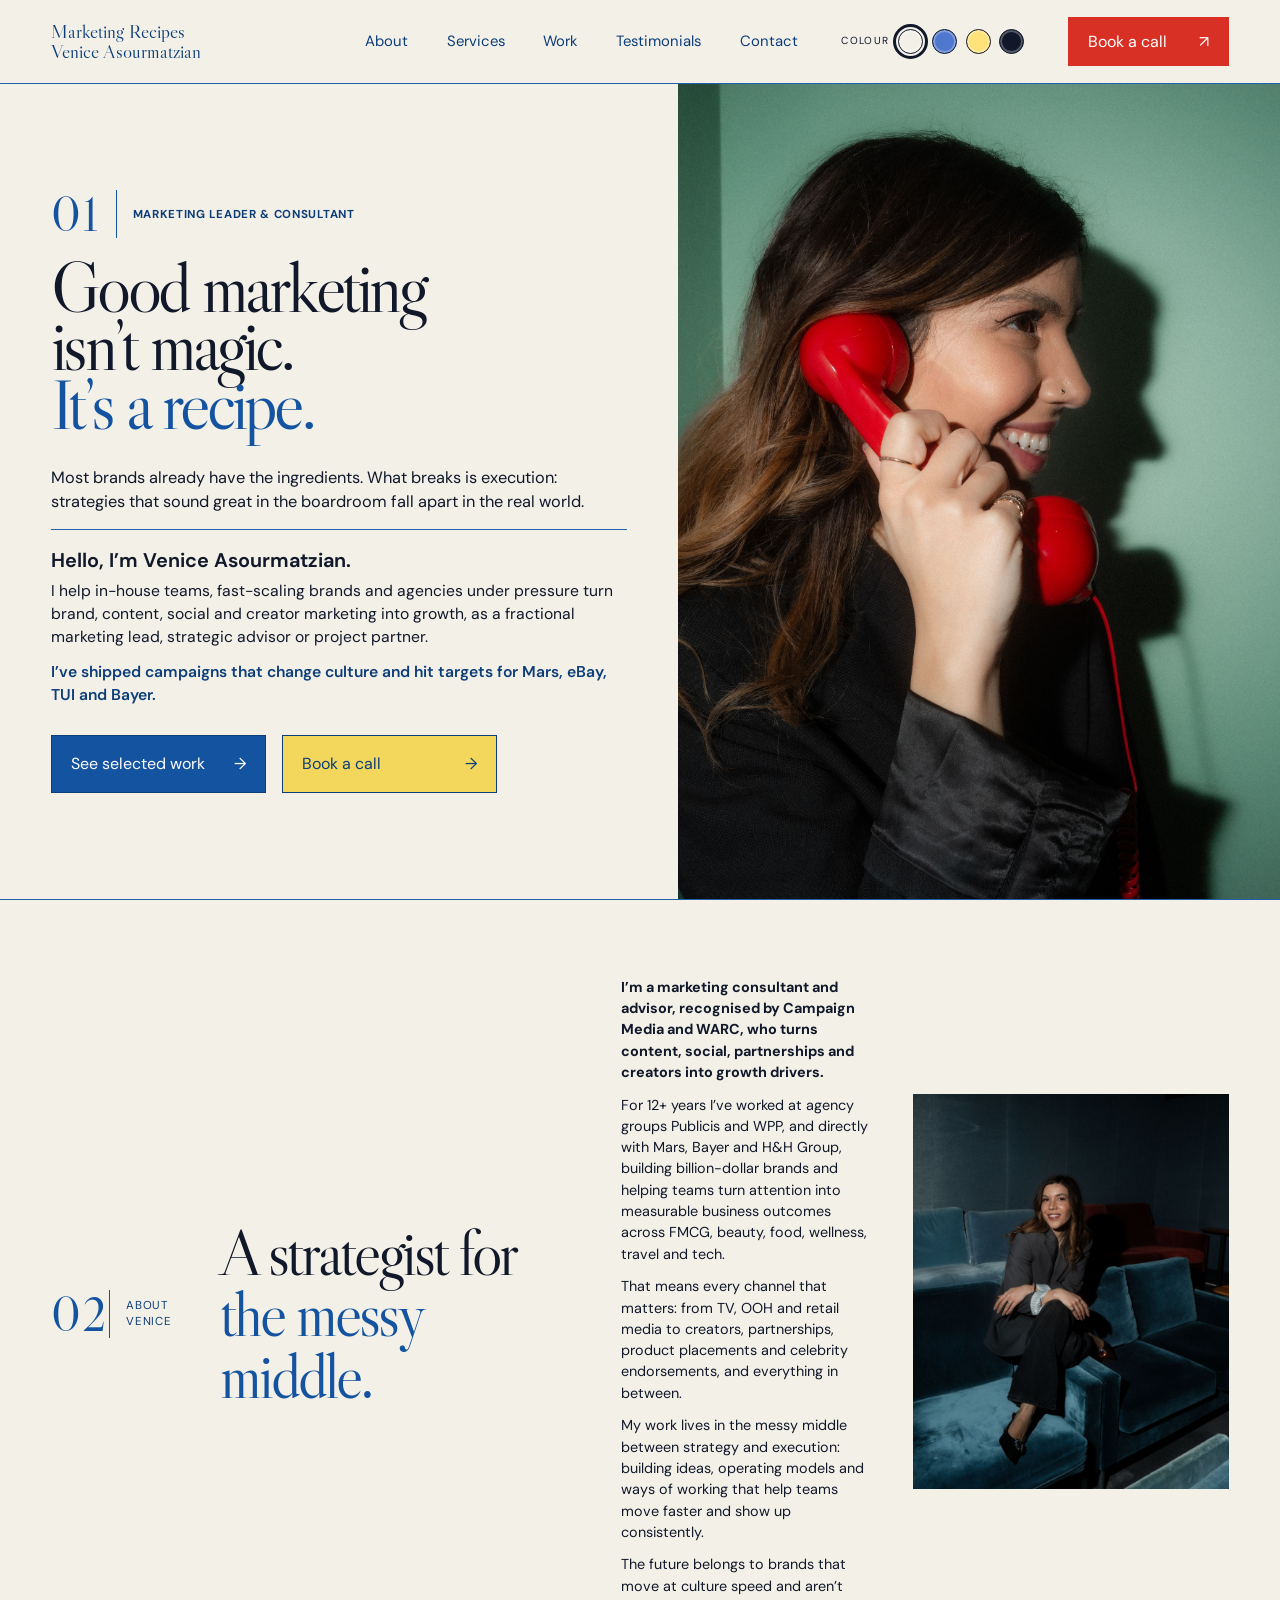
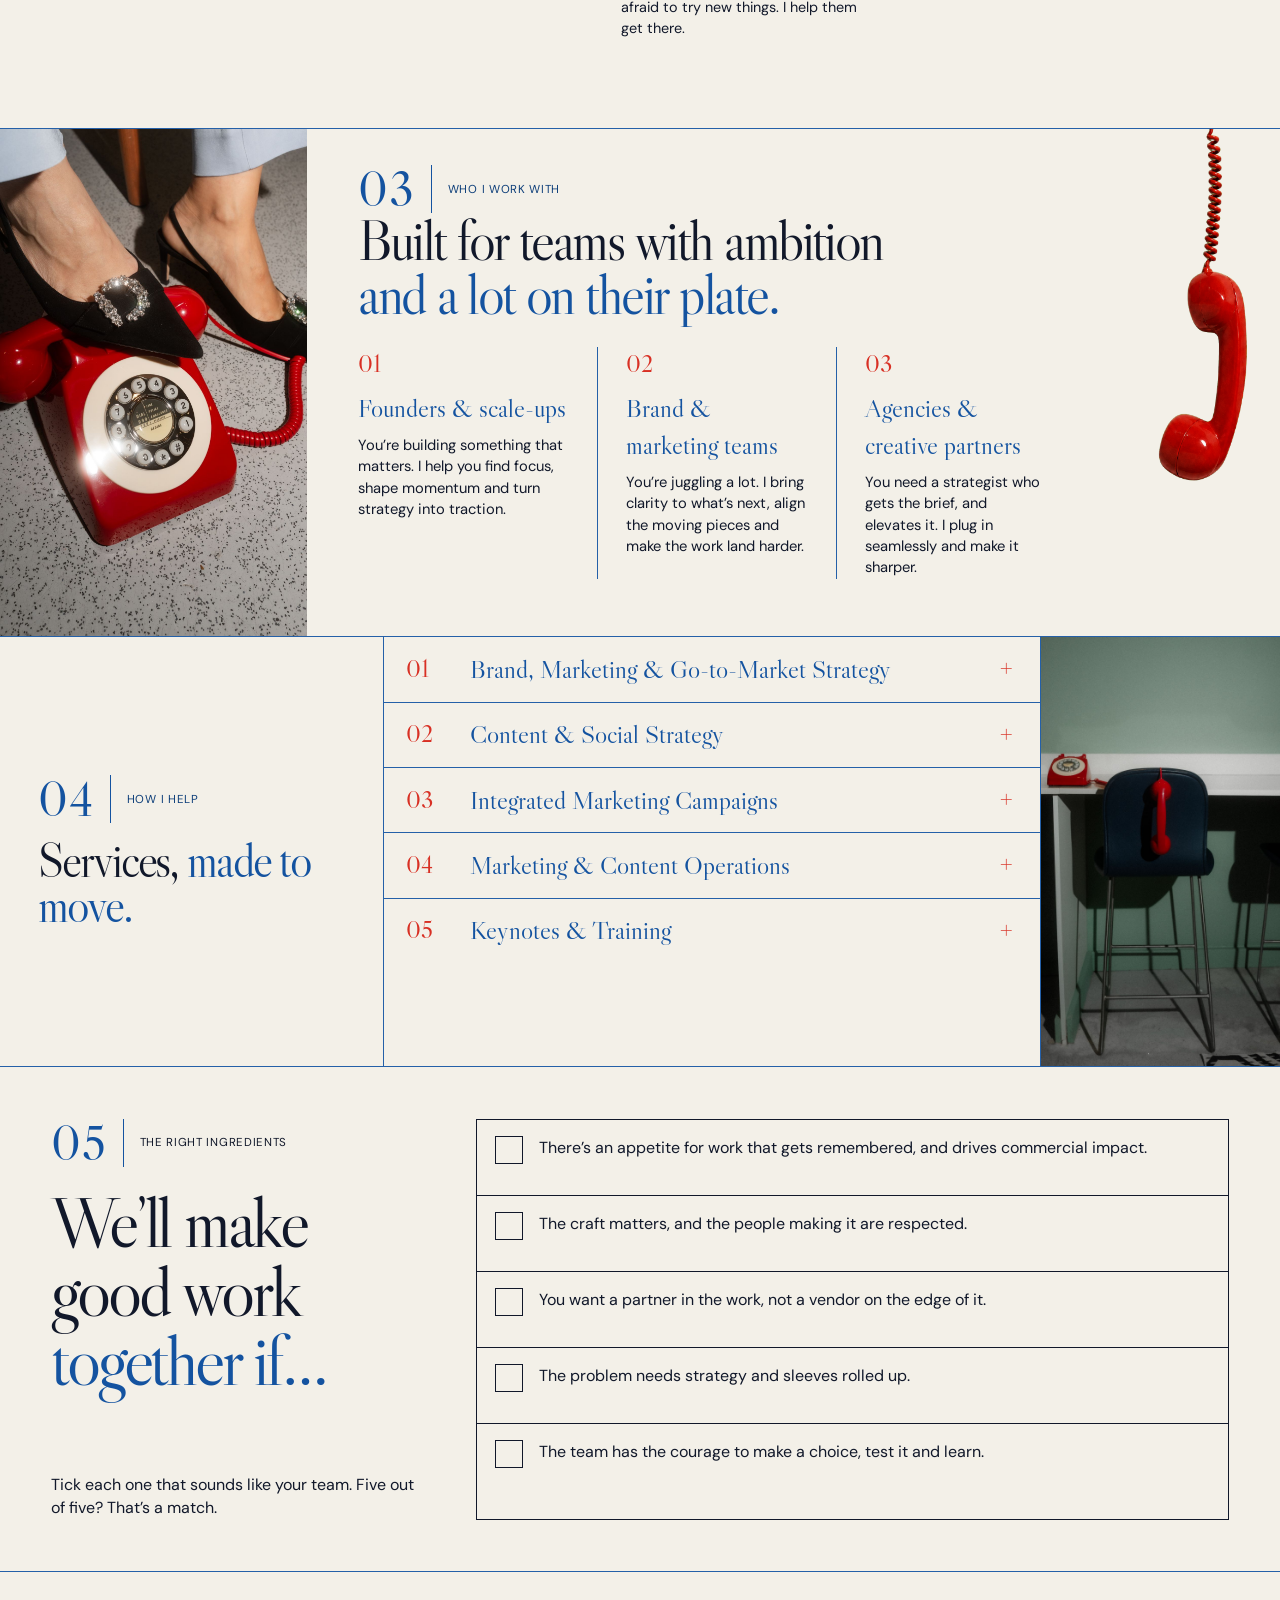
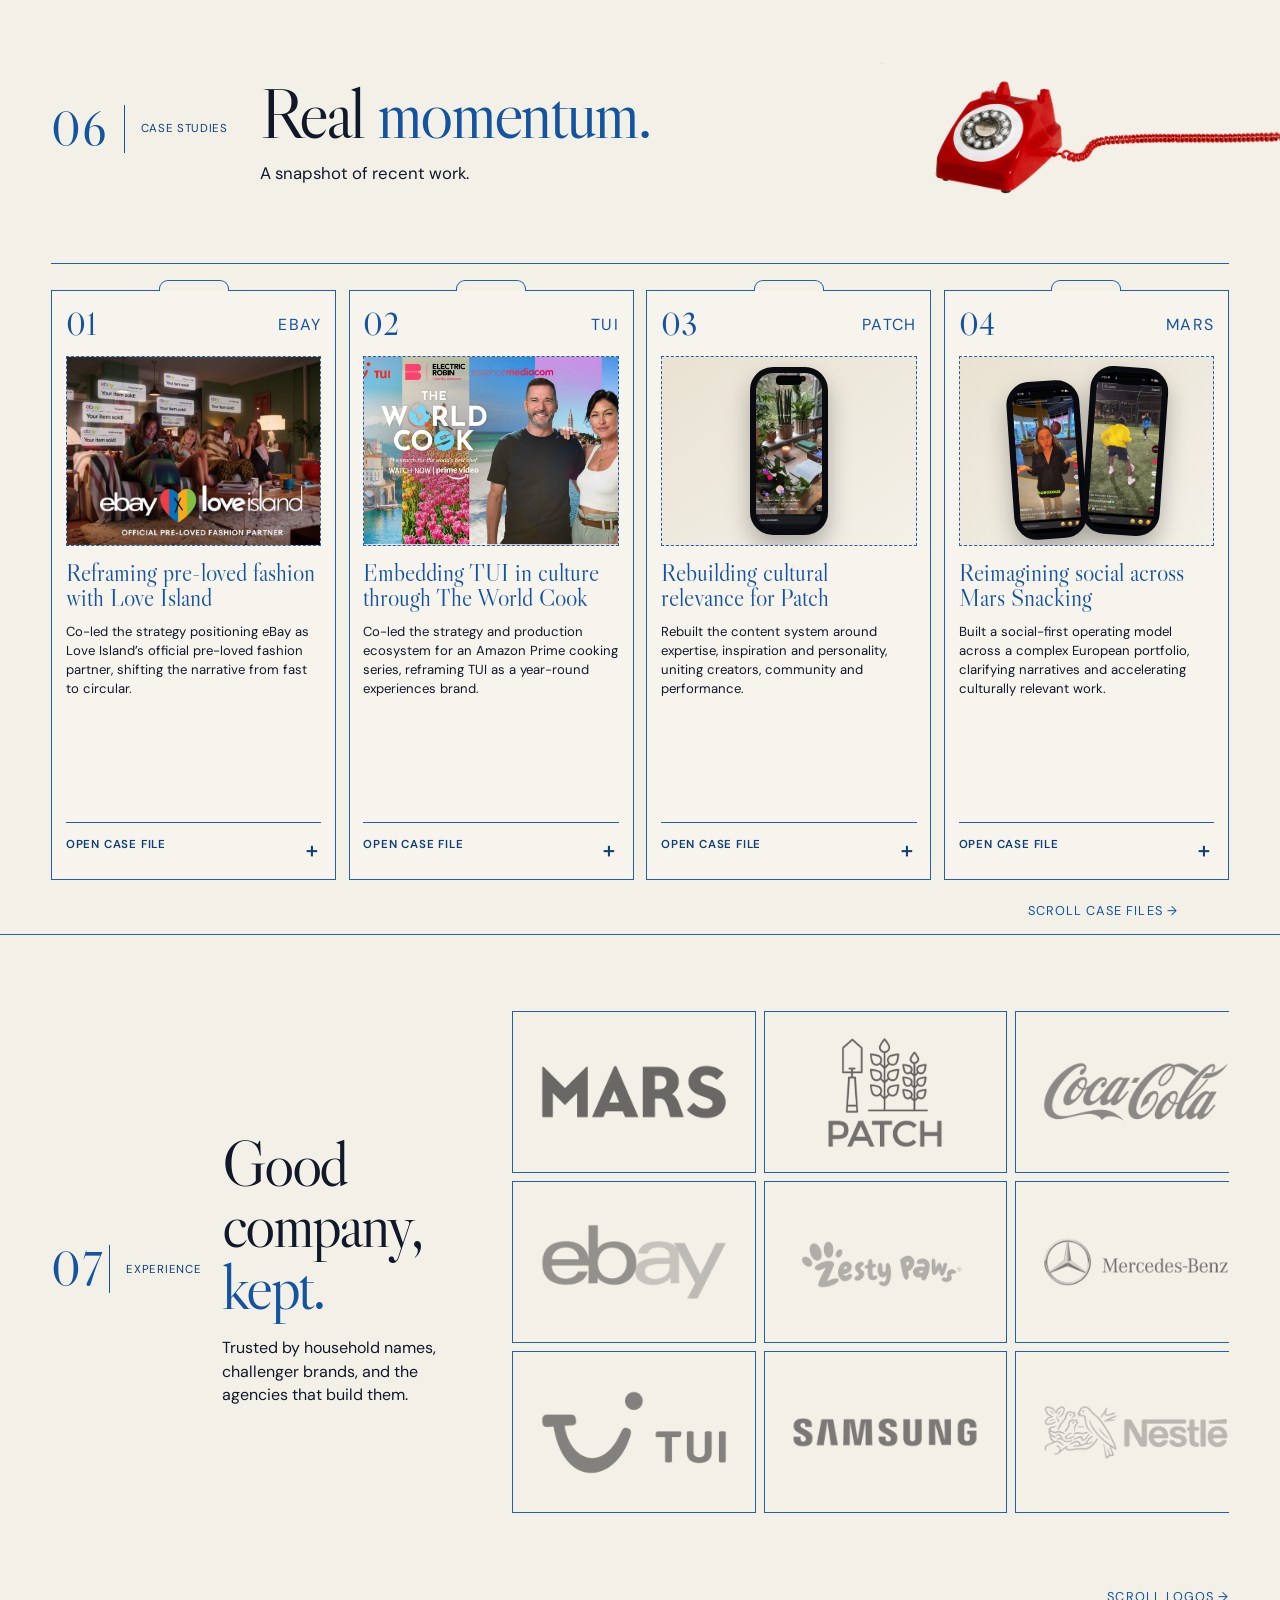
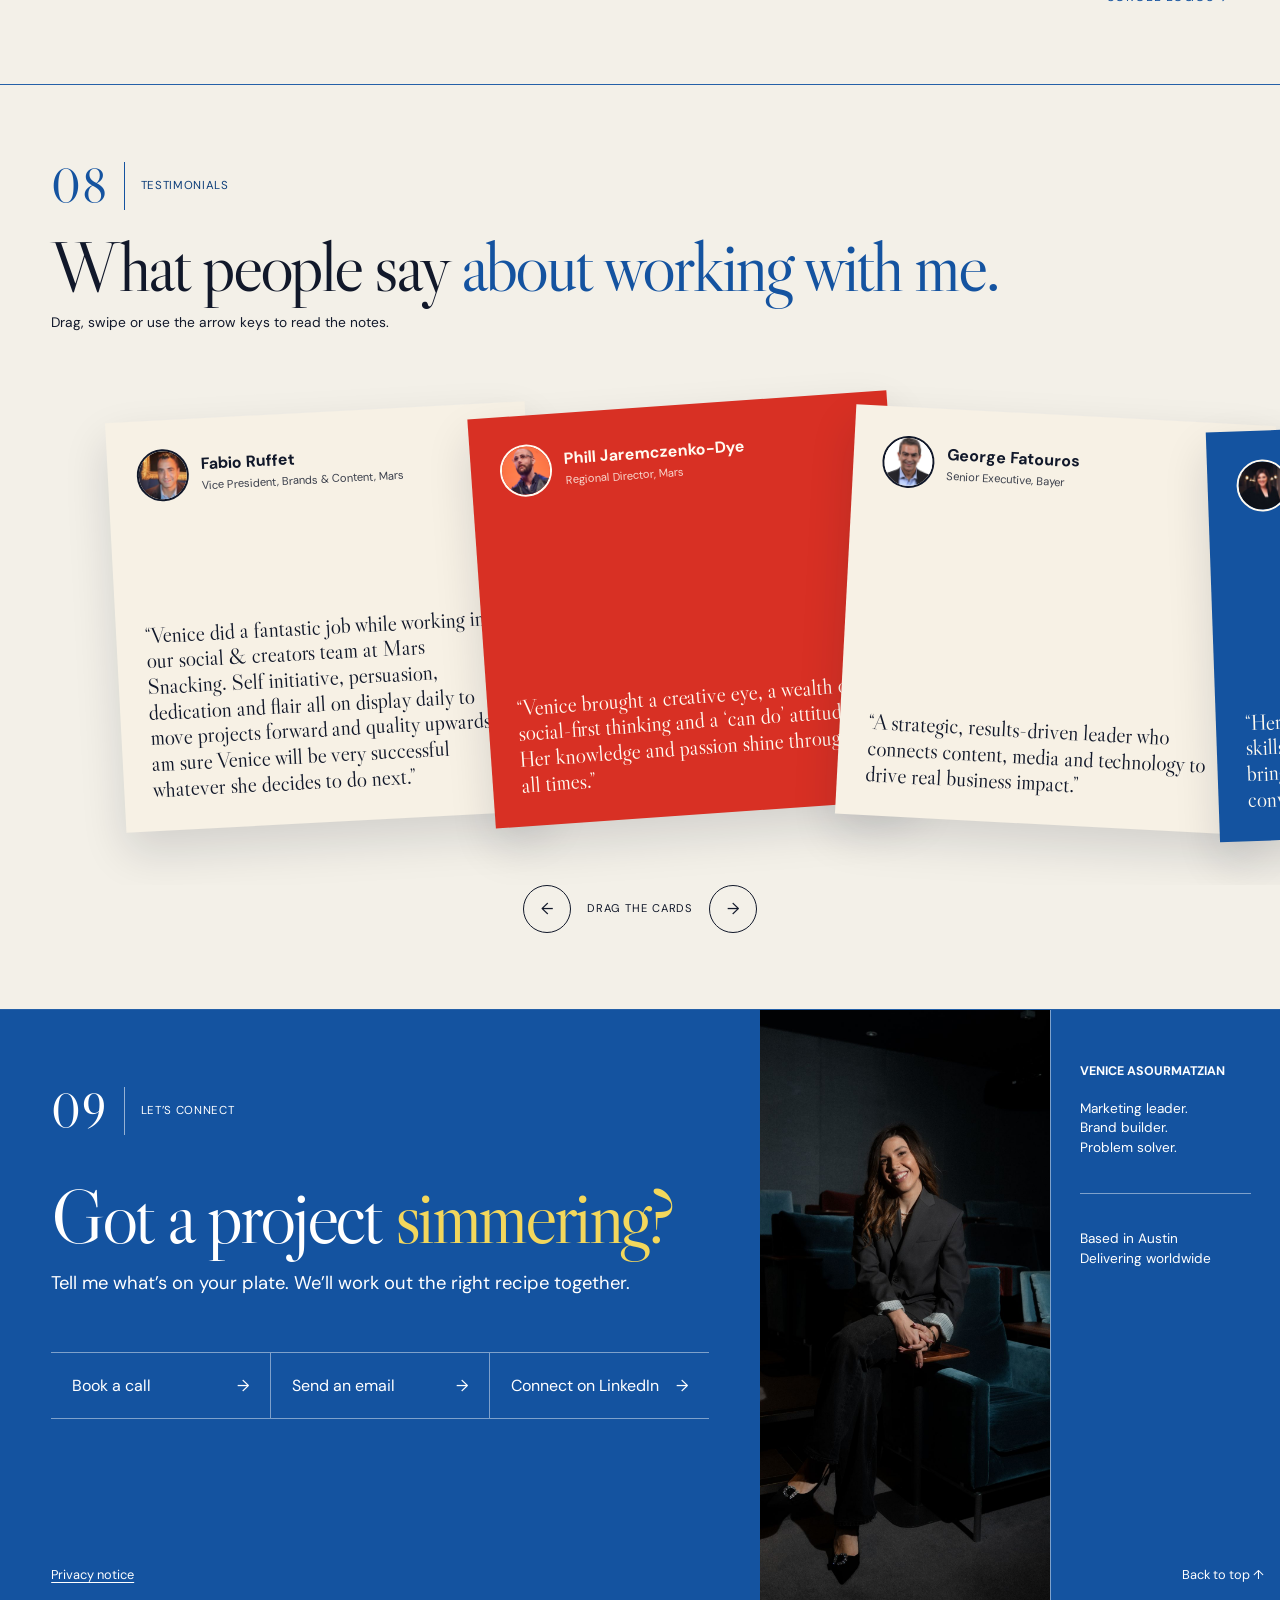
==== index.html @ a47ad114 "Add files via upload" ====
<!doctype html>
<html lang="en-GB">
<head>
  <meta charset="utf-8">
  <meta name="viewport" content="width=device-width, initial-scale=1">
  <meta name="description" content="Fractional marketing lead and advisor helping in-house teams, fast-scaling brands and agencies turn brand, content, social and creator marketing into growth.">
  <!-- launch-head -->
  <link rel="canonical" href="https://veniceasour.com/">
  <meta name="theme-color" content="#1453a0">
  <meta name="robots" content="index, follow, max-image-preview:large">
  <meta property="og:type" content="website">
  <meta property="og:site_name" content="Marketing Recipes">
  <meta property="og:locale" content="en_GB">
  <meta property="og:url" content="https://veniceasour.com/">
  <meta property="og:title" content="Venice Asourmatzian · Fractional Marketing Lead &amp; Advisor">
  <meta property="og:description" content="Fractional marketing lead and advisor helping in-house teams, fast-scaling brands and agencies turn brand, content, social and creator marketing into growth.">
  <meta property="og:image" content="https://veniceasour.com/og-image.jpg">
  <meta property="og:image:width" content="1200">
  <meta property="og:image:height" content="630">
  <meta property="og:image:alt" content="Good marketing isn’t magic. It’s a recipe. Venice Asourmatzian holding a red telephone receiver.">
  <meta name="twitter:card" content="summary_large_image">
  <meta name="twitter:title" content="Venice Asourmatzian · Fractional Marketing Lead &amp; Advisor">
  <meta name="twitter:description" content="Fractional marketing lead and advisor helping in-house teams, fast-scaling brands and agencies turn brand, content, social and creator marketing into growth.">
  <meta name="twitter:image" content="https://veniceasour.com/og-image.jpg">
  <link rel="icon" href="/favicon.ico" sizes="any">
  <link rel="icon" type="image/png" sizes="32x32" href="favicon-bold-32.png">
  <link rel="icon" type="image/png" sizes="64x64" href="favicon-bold-64.png">
  <link rel="apple-touch-icon" href="favicon-bold-180.png">
  <link rel="manifest" href="site.webmanifest">
  <script type="application/ld+json">
{
  "@context": "https://schema.org",
  "@graph": [
    {
      "@type": "Person",
      "@id": "https://veniceasour.com/#venice",
      "name": "Venice Asourmatzian",
      "givenName": "Venice",
      "familyName": "Asourmatzian",
      "jobTitle": "Fractional Marketing Lead and Strategic Advisor",
      "description": "Marketing consultant and advisor, recognised by Campaign Media and WARC, who turns content, social, partnerships and creators into growth drivers. 12+ years at Publicis and WPP and directly with Mars, Bayer and H&H Group. Works as a fractional marketing lead, strategic advisor or project partner.",
      "url": "https://veniceasour.com/",
      "email": "mailto:hello@veniceasour.com",
      "image": "https://veniceasour.com/venice-velvet.jpg",
      "sameAs": [
        "https://www.linkedin.com/in/veniceasour/",
        "https://blog.veniceasour.com/"
      ],
      "worksFor": {
        "@id": "https://veniceasour.com/#marketing-recipes"
      },
      "award": "Recognised by Campaign Media and WARC",
      "knowsAbout": [
        "Brand strategy",
        "Marketing strategy",
        "Go-to-market strategy",
        "Market expansion",
        "Social media strategy",
        "Content strategy",
        "Creator marketing",
        "Influencer marketing",
        "Integrated marketing campaigns",
        "Marketing operations",
        "Digital transformation",
        "Creator economy"
      ],
      "address": {
        "@type": "PostalAddress",
        "addressLocality": "Austin",
        "addressRegion": "TX",
        "addressCountry": "US"
      }
    },
    {
      "@type": "ProfessionalService",
      "@id": "https://veniceasour.com/#marketing-recipes",
      "name": "Marketing Recipes",
      "legalName": "Marketing Recipes LLC",
      "url": "https://veniceasour.com/",
      "description": "Fractional marketing lead and advisor helping in-house teams, fast-scaling brands and agencies turn brand, content, social and creator marketing into growth.",
      "founder": {
        "@id": "https://veniceasour.com/#venice"
      },
      "email": "hello@veniceasour.com",
      "image": "https://veniceasour.com/og-image.jpg",
      "logo": "https://veniceasour.com/icon-512.png",
      "areaServed": "Worldwide",
      "hasOfferCatalog": {
        "@type": "OfferCatalog",
        "name": "Marketing consultancy services",
        "itemListElement": [
          {
            "@type": "Offer",
            "itemOffered": {
              "@type": "Service",
              "name": "Brand, Marketing & Go-to-Market Strategy",
              "description": "Positioning, go-to-market, and the plan that follows."
            }
          },
          {
            "@type": "Offer",
            "itemOffered": {
              "@type": "Service",
              "name": "Content & Social Strategy",
              "description": "Social, creators, partnerships, and the system behind them."
            }
          },
          {
            "@type": "Offer",
            "itemOffered": {
              "@type": "Service",
              "name": "Integrated Marketing Campaigns",
              "description": "One big idea, a thousand small executions."
            }
          },
          {
            "@type": "Offer",
            "itemOffered": {
              "@type": "Service",
              "name": "Marketing & Content Operations",
              "description": "The teams, processes and tools that scale without chaos."
            }
          },
          {
            "@type": "Offer",
            "itemOffered": {
              "@type": "Service",
              "name": "Keynotes & Training",
              "description": "The future of marketing, social, community-led growth and the creator economy."
            }
          }
        ]
      },
      "address": {
        "@type": "PostalAddress",
        "addressLocality": "Austin",
        "addressRegion": "TX",
        "addressCountry": "US"
      }
    },
    {
      "@type": "WebSite",
      "@id": "https://veniceasour.com/#website",
      "url": "https://veniceasour.com/",
      "name": "Marketing Recipes | Venice Asourmatzian",
      "inLanguage": "en-GB",
      "publisher": {
        "@id": "https://veniceasour.com/#venice"
      }
    },
    {
      "@type": "ProfilePage",
      "@id": "https://veniceasour.com/#webpage",
      "url": "https://veniceasour.com/",
      "name": "Marketing Recipes | Venice Asourmatzian",
      "isPartOf": {
        "@id": "https://veniceasour.com/#website"
      },
      "about": {
        "@id": "https://veniceasour.com/#venice"
      },
      "mainEntity": {
        "@id": "https://veniceasour.com/#venice"
      },
      "primaryImageOfPage": "https://veniceasour.com/og-image.jpg",
      "inLanguage": "en-GB"
    }
  ]
}
  </script>
  <title>Venice Asourmatzian · Fractional Marketing Lead &amp; Advisor</title>
  <link rel="preconnect" href="https://fonts.googleapis.com">
  <link rel="preconnect" href="https://fonts.gstatic.com" crossorigin>
  <link href="https://fonts.googleapis.com/css2?family=DM+Sans:wght@400;500;600&amp;family=Libre+Caslon+Display&amp;display=swap" rel="stylesheet">
  <link rel="stylesheet" href="styles.css?v=15">
  <script defer src="script.js?v=15"></script>
</head>
<body>
  <a class="skip-link" href="#main">Skip to main content</a>

  <header class="site-header" aria-label="Main navigation">
    <a class="brand" href="#top" aria-label="Marketing Recipes home">
      <span>Marketing Recipes</span><span>Venice Asourmatzian</span>
    </a>
    <button class="menu-toggle" type="button" aria-expanded="false" aria-controls="site-nav"><span></span><span></span><span class="sr-only">Open menu</span></button>
    <nav id="site-nav" class="site-nav" aria-label="Primary">
      <a href="#about">About</a><a href="#services">Services</a><a href="#work">Work</a><a href="#testimonials">Testimonials</a><a href="#contact">Contact</a>
    </nav>
    <div class="colour-switcher" role="group" aria-label="Choose website colour">
      <span>Colour</span>
      <button type="button" class="swatch swatch-paper is-active" data-theme="paper" aria-label="Beige colour theme" aria-pressed="true"></button>
      <button type="button" class="swatch swatch-blue" data-theme="blue" aria-label="Blue colour theme" aria-pressed="false"></button>
      <button type="button" class="swatch swatch-yellow" data-theme="yellow" aria-label="Yellow colour theme" aria-pressed="false"></button>
      <button type="button" class="swatch swatch-ink" data-theme="ink" aria-label="Dark colour theme" aria-pressed="false"></button>
    </div>
    <a class="header-cta" href="https://calendly.com/hello-veniceasour/30min" target="_blank" rel="noopener">Book a call <span aria-hidden="true">↗</span></a>
  </header>

  <main id="main">
    <section id="top" class="hero section-shell" aria-labelledby="hero-title">
      <div class="hero-copy">
        <div class="ingredient-label"><span class="number">01</span><span><strong>Marketing leader &amp; consultant</strong></span></div>
        <h1 id="hero-title">Good marketing<br>isn’t magic.<br><em>It’s a <span class="recipe-word">recipe.<svg class="recipe-underline" viewBox="0 0 320 46" aria-hidden="true"><path pathLength="1" d="M8 12 C80 3 214 5 312 9"/><path pathLength="1" d="M14 32 C96 22 224 24 306 27"/></svg></span></em></h1>
        <p class="hero-problem">Most brands already have the ingredients. What breaks is execution: strategies that sound great in the boardroom fall apart in the real world.</p>
        <p class="hero-intro"><strong>Hello, I’m Venice Asourmatzian.</strong><br>I help in-house teams, fast-scaling brands and agencies under pressure turn brand, content, social and creator marketing into growth, as a fractional marketing lead, strategic advisor or project partner.</p>
        <p class="hero-proof">I’ve shipped campaigns that change culture and hit targets for Mars, eBay, TUI and Bayer.</p>
        <div class="hero-actions">
          <a class="button button-blue" href="#work">See selected work <span aria-hidden="true">→</span></a>
          <a class="button button-yellow" href="https://calendly.com/hello-veniceasour/30min" target="_blank" rel="noopener">Book a call <span aria-hidden="true">→</span></a>
        </div>
      </div>
      <figure class="hero-image">
        <img width="1800" height="2250" fetchpriority="high" decoding="async" src="venice-phone.jpg" alt="Venice smiling while holding a bright red vintage telephone receiver">
      </figure>
    </section>

    <section id="about" class="about section-shell" aria-labelledby="about-title">
      <div class="section-marker"><span class="number">02</span><span>About Venice</span></div>
      <div class="about-heading">
        <h2 id="about-title">A strategist for<br><em><span class="zigzag-word">the messy middle.<svg class="zigzag-line" viewBox="0 0 420 26" aria-hidden="true"><path pathLength="1" d="M6 20 L44 6 L82 20 L120 6 L158 20 L196 6 L234 20 L272 6 L310 20 L348 6 L386 20 L414 9"/></svg></span></em></h2>
      </div>
      <div class="about-copy">
        <p><strong>I’m a marketing consultant and advisor, recognised by Campaign Media and WARC, who turns content, social, partnerships and creators into growth drivers.</strong></p>
        <p>For 12+ years I’ve worked at agency groups Publicis and WPP, and directly with Mars, Bayer and H&amp;H Group, building billion-dollar brands and helping teams turn attention into measurable business outcomes across FMCG, beauty, food, wellness, travel and tech.</p>
        <p>That means every channel that matters: from TV, OOH and retail media to creators, partnerships, product placements and celebrity endorsements, and everything in between.</p>
        <p>My work lives in the messy middle between strategy and execution: building ideas, operating models and ways of working that help teams move faster and show up consistently.</p>
        <p>The future belongs to brands that move at culture speed and aren’t afraid to try new things. I help them get there.</p>
      </div>
      <div class="about-portrait">
        <img width="1600" height="2000" loading="lazy" decoding="async" src="venice-velvet.jpg" alt="Venice Asourmatzian seated in a cinema of blue velvet chairs">
      </div>
    </section>

    <section id="audience" class="audience section-shell" aria-labelledby="audience-title">
      <figure class="audience-photo audience-photo-left"><img width="1600" height="2000" loading="lazy" decoding="async" src="heels-phone.jpg" alt="Black heels resting on a red vintage telephone"></figure>
      <div class="audience-content">
        <div class="section-marker compact"><span class="number">03</span><span>Who I work with</span></div>
        <h2 id="audience-title">Built for teams with ambition<br><em>and a lot on their plate.</em></h2>
        <div class="audience-grid">
          <article><span>01</span><h3>Founders &amp; scale-ups</h3><p>You’re building something that matters. I help you find focus, shape momentum and turn strategy into traction.</p></article>
          <article><span>02</span><h3>Brand &amp; marketing teams</h3><p>You’re juggling a lot. I bring clarity to what’s next, align the moving pieces and make the work land harder.</p></article>
          <article><span>03</span><h3>Agencies &amp; creative partners</h3><p>You need a strategist who gets the brief, and elevates it. I plug in seamlessly and make it sharper.</p></article>
        </div>
      </div>
      <figure class="audience-photo audience-photo-right"><img width="310" height="1220" loading="lazy" decoding="async" src="audience-receiver-final.png" alt="A bright red vintage telephone receiver hanging from its cord"></figure>
    </section>

    <section id="services" class="services section-shell" aria-labelledby="services-title">
      <div class="services-heading">
        <div class="section-marker compact"><span class="number">04</span><span>How I help</span></div>
        <h2 id="services-title">Services, <em>made to <span class="moving-word">move.<svg class="move-circle" viewBox="0 0 220 92" aria-hidden="true"><path pathLength="1" d="M12 50C20 13 193 4 208 38C224 77 40 94 13 62C4 52 5 42 18 30"/></svg></span></em></h2>
      </div>
      <div class="service-list">
        <article>
          <span>01</span>
          <div class="service-title-block">
            <h3><button type="button" class="service-toggle">Brand, Marketing &amp; Go-to-Market Strategy</button></h3>
            <p class="service-proposition">Positioning, go-to-market, and the plan that follows.</p>
          </div>
          <div class="service-detail" hidden>
            <p>Diagnosis before tactics. We define who you’re for, what you stand for and what you’ll say no to, then turn it into a plan your team can actually run, whether you’re launching something new or expanding into new markets.</p>
            <ul>
              <li>Brand positioning &amp; audience definition</li>
              <li>Go-to-market plans for launches &amp; market expansion</li>
              <li>Marketing strategy &amp; channel prioritisation</li>
              <li>Messaging frameworks &amp; distinctive brand assets</li>
            </ul>
          </div>
        </article>
        <article>
          <span>02</span>
          <div class="service-title-block">
            <h3><button type="button" class="service-toggle">Content &amp; Social Strategy</button></h3>
            <p class="service-proposition">Social, creators, partnerships, and the system behind them.</p>
          </div>
          <div class="service-detail" hidden>
            <p>I help brands compete for attention in social-first feeds. Where your brand shows up in culture, and what it says when it gets there: across social, creators, partnerships and your own channels, built as a repeatable system rather than a lucky streak.</p>
            <ul>
              <li>Content strategy, pillars &amp; editorial cadence</li>
              <li>Creator &amp; partnership programmes, brief to post</li>
              <li>Channel playbooks your team can run without you</li>
              <li>Copy and formats that sound like a person, not a brand</li>
            </ul>
          </div>
        </article>
        <article>
          <span>03</span>
          <div class="service-title-block">
            <h3><button type="button" class="service-toggle">Integrated Marketing Campaigns</button></h3>
            <p class="service-proposition">One big idea, a thousand small executions.</p>
          </div>
          <div class="service-detail" hidden>
            <p>Campaigns that travel across channels, formats and markets: a single organising idea, translated into every size of execution, with the follow-through most campaigns forget.</p>
            <ul>
              <li>Campaign concept &amp; creative direction</li>
              <li>Cross-channel and cross-market rollout planning</li>
              <li>Launch moments, partnerships &amp; amplification</li>
              <li>Post-campaign review: what to repeat, what to retire, which metrics to focus on</li>
            </ul>
          </div>
        </article>
        <article>
          <span>04</span>
          <div class="service-title-block">
            <h3><button type="button" class="service-toggle">Marketing &amp; Content Operations</button></h3>
            <p class="service-proposition">The teams, processes and tools that scale without chaos.</p>
          </div>
          <div class="service-detail" hidden>
            <p>The unglamorous machinery that makes good work repeatable: who does what, in which tool, by when, so growth doesn’t mean mess.</p>
            <ul>
              <li>Team design, roles &amp; ways of working</li>
              <li>Workflow, tooling &amp; approval processes that don’t strangle creativity</li>
              <li>Agency &amp; freelancer operating models</li>
              <li>Measurement and reporting you’ll actually read</li>
            </ul>
          </div>
        </article>
        <article>
          <span>05</span>
          <div class="service-title-block">
            <h3><button type="button" class="service-toggle">Keynotes &amp; Training</button></h3>
            <p class="service-proposition">The future of marketing, social, community-led growth and the creator economy.</p>
          </div>
          <div class="service-detail" hidden>
            <p>Engaging keynotes, panel moderation and event hosting, from intimate corporate sessions to global industry conferences. Talks and training that trade buzzwords for evidence, for teams that want capability and stages that want substance with energy.</p>
            <ul>
              <li>Keynotes for conferences &amp; brand events</li>
              <li>Panel moderation &amp; event hosting</li>
              <li>Team training &amp; hands-on workshops</li>
              <li>Leadership sessions: what’s changing in social &amp; why it matters</li>
            </ul>
          </div>
        </article>
      </div>
      <figure class="services-photo"><img width="1600" height="2000" loading="lazy" decoding="async" src="phone-chair.jpg" alt="A red telephone with its receiver hanging on a chair"></figure>
    </section>

    <section class="fit-strip section-shell" aria-labelledby="fit-title">
      <div class="fit-heading"><div class="section-marker compact"><span class="number">05</span><span>The right ingredients</span></div><h2 id="fit-title">We’ll make good work <em>together if…</em></h2><p class="fit-prompt">Tick each one that sounds like your team. Five out of five? That’s a match.</p></div>
      <div class="fit-list" role="group" aria-label="The right ingredients checklist">
        <label><input type="checkbox"><span class="checkmark" aria-hidden="true"></span><span>There’s an appetite for work that gets remembered, and drives commercial impact.</span></label>
        <label><input type="checkbox"><span class="checkmark" aria-hidden="true"></span><span>The craft matters, and the people making it are respected.</span></label>
        <label><input type="checkbox"><span class="checkmark" aria-hidden="true"></span><span>You want a partner in the work, not a vendor on the edge of it.</span></label>
        <label><input type="checkbox"><span class="checkmark" aria-hidden="true"></span><span>The problem needs strategy and sleeves rolled up.</span></label>
        <label><input type="checkbox"><span class="checkmark" aria-hidden="true"></span><span>The team has the courage to make a choice, test it and learn.</span></label>
      </div>
      <div class="fit-match" hidden aria-live="polite">
        <div class="fit-match-copy">
          <strong>It’s a match.</strong>
          <p>Sounds like we’d make good work together. Tell me what’s on your plate.</p>
        </div>
        <div class="fit-match-actions">
          <a class="button button-blue" href="https://calendly.com/hello-veniceasour/30min" target="_blank" rel="noopener">Book a call <span aria-hidden="true">→</span></a>
          <a class="button button-yellow" href="mailto:hello@veniceasour.com">Send an email <span aria-hidden="true">→</span></a>
        </div>
      </div>
    </section>

    <section id="work" class="work section-shell" aria-labelledby="work-title">
      <div class="work-heading">
        <div class="section-marker"><span class="number">06</span><span>Case studies</span></div>
        <div><h2 id="work-title">Real <em>momentum.</em></h2><p>A snapshot of recent work.</p></div>
        <figure class="work-phone"><img width="900" height="294" loading="lazy" decoding="async" src="work-phone-final.png" alt="Red vintage telephone with its coiled cable"></figure>
      </div>

      <div class="case-files" aria-label="Selected case studies">
        <article class="case-file">
          <div class="case-index">01 <span>eBay</span></div>
          <div class="case-media"><img width="750" height="500" loading="lazy" decoding="async" src="ebay-love-island.jpg" alt="eBay and Love Island pre-loved fashion partnership campaign"></div>
          <h3>Reframing pre-loved fashion with Love Island</h3>
          <p>Co-led the strategy positioning eBay as Love Island’s official pre-loved fashion partner, shifting the narrative from fast to circular.</p>
          <button class="case-toggle" type="button" aria-expanded="false" aria-controls="ebay-details">Open case file <span aria-hidden="true">＋</span></button>
          <div class="case-details" id="ebay-details" hidden><p><strong>Selected outcomes</strong><br>700% rise in searches · 935% increase in pre-loved mentions · 32.4% partnership recall · award-winning work.</p><small>Work completed for eBay during Venice’s time at EssenceMediacom.</small></div>
        </article>

        <article class="case-file">
          <div class="case-index">02 <span>TUI</span></div>
          <div class="case-media"><img width="1092" height="730" loading="lazy" decoding="async" src="tui-world-cook.jpg" alt="The World Cook presenters and travel locations for TUI"></div>
          <h3>Embedding TUI in culture through The World Cook</h3>
          <p>Co-led the strategy and production ecosystem for an Amazon Prime cooking series, reframing TUI as a year-round experiences brand.</p>
          <button class="case-toggle" type="button" aria-expanded="false" aria-controls="tui-details">Open case file <span aria-hidden="true">＋</span></button>
          <div class="case-details" id="tui-details" hidden><p><strong>Selected outcomes</strong><br>Highest ROI across TUI media spend that year · 93.4% viewer approval · 10% increase in purchase intent.</p><small>Work completed for TUI during Venice’s time at EssenceMediacom.</small></div>
        </article>

        <article class="case-file">
          <div class="case-index">03 <span>Patch</span></div>
          <div class="case-media device-stage"><div class="device-shell"><img width="360" height="783" loading="lazy" decoding="async" src="patch-mobile.webp" alt="Patch creator content shown inside an iPhone frame"></div></div>
          <h3>Rebuilding cultural relevance for Patch</h3>
          <p>Rebuilt the content system around expertise, inspiration and personality, uniting creators, community and performance.</p>
          <button class="case-toggle" type="button" aria-expanded="false" aria-controls="patch-details">Open case file <span aria-hidden="true">＋</span></button>
          <div class="case-details" id="patch-details" hidden><p><strong>Selected outcomes</strong><br>149.7% increase in organic views · 35% uplift in watch time · 527% uplift in tracked social revenue month-on-month.</p><small>Selected activity covered October–May 2026. Proprietary details withheld.</small></div>
        </article>

        <article class="case-file">
          <div class="case-index">04 <span>Mars</span></div>
          <div class="case-media device-stage device-stage-duo"><div class="device-shell"><img width="360" height="783" loading="lazy" decoding="async" src="mars-mms.webp" alt="M&amp;M’s social-first creator content"></div><div class="device-shell device-shell-back"><img width="360" height="783" loading="lazy" decoding="async" src="mars-snickers.webp" alt="Snickers social-first football content"></div></div>
          <h3>Reimagining social across Mars Snacking</h3>
          <p>Built a social-first operating model across a complex European portfolio, clarifying narratives and accelerating culturally relevant work.</p>
          <button class="case-toggle" type="button" aria-expanded="false" aria-controls="mars-details">Open case file <span aria-hidden="true">＋</span></button>
          <div class="case-details" id="mars-details" hidden><p><strong>What changed</strong><br>One social-first operating model across a complex European portfolio, clearer narratives across brands, and reactive approvals fast enough to join cultural moments while they still mattered.</p><small>Work completed for Mars; proprietary details withheld.</small></div>
        </article>

        <article class="case-file">
          <div class="case-index">05 <span>Zesty Paws</span></div>
          <div class="case-media case-media-zesty"><picture><img width="1200" height="659" loading="lazy" decoding="async" src="zesty-desktop.png" alt="The responsive Zesty Paws ecommerce experience"></picture></div>
          <h3>Launching Zesty Paws across Europe</h3>
          <p>Led go-to-market across four European markets, spanning compliant messaging, ecommerce, creators and team build.</p>
          <button class="case-toggle" type="button" aria-expanded="false" aria-controls="zesty-details">Open case file <span aria-hidden="true">＋</span></button>
          <div class="case-details" id="zesty-details" hidden><p><strong>What changed</strong><br>A launch across four European markets, with compliant messaging, ecommerce, a creator programme, TikTok Shop and an in-market team built from scratch.</p><small>Work completed for Zesty Paws during Venice’s time at H&amp;H Group.</small></div>
        </article>
      </div>
      <p class="case-scroll-hint">Scroll case files <span aria-hidden="true">→</span></p>
    </section>

    <section id="brands" class="brands section-shell" aria-labelledby="brands-title">
      <div class="section-marker"><span class="number">07</span><span>Experience</span></div>
      <div class="brands-copy"><h2 id="brands-title">Good company,<br> <em>kept.</em></h2><p class="brands-intro">Trusted by household names, challenger brands, and the agencies that build them.</p></div>
      <div class="logo-grid" role="region" tabindex="0" aria-label="Client and employer logos. Scroll horizontally to see more.">
        <span class="logo-cell"><img width="480" height="135" loading="lazy" decoding="async" src="6.png" alt="Mars"></span><span class="logo-cell"><img width="480" height="194" loading="lazy" decoding="async" src="7.png" alt="eBay"></span><span class="logo-cell"><img width="480" height="210" loading="lazy" decoding="async" src="11.png" alt="TUI"></span><span class="logo-cell"><img width="313" height="300" loading="lazy" decoding="async" src="patch-updated.png" alt="Patch"></span><span class="logo-cell"><img width="480" height="192" loading="lazy" decoding="async" src="12.png" alt="Zesty Paws"></span><span class="logo-cell"><img width="480" height="76" loading="lazy" decoding="async" src="15.png" alt="Samsung"></span><span class="logo-cell"><img width="480" height="151" loading="lazy" decoding="async" src="16.png" alt="Coca-Cola"></span><span class="logo-cell"><img width="480" height="122" loading="lazy" decoding="async" src="17.png" alt="Mercedes-Benz"></span><span class="logo-cell"><img width="480" height="137" loading="lazy" decoding="async" src="9.png" alt="Nestlé"></span><span class="logo-cell"><img width="480" height="262" loading="lazy" decoding="async" src="14.png" alt="Disney Plus"></span><span class="logo-cell"><img width="480" height="123" loading="lazy" decoding="async" src="13.png" alt="Essity"></span><span class="logo-cell"><img width="300" height="300" loading="lazy" decoding="async" src="22.png" alt="H and H Group"></span><span class="logo-cell"><img width="300" height="300" loading="lazy" decoding="async" src="23.png" alt="Bayer"></span><span class="logo-cell"><img width="480" height="151" loading="lazy" decoding="async" src="8.png" alt="Billion Dollar Boy"></span><span class="logo-cell"><img width="359" height="300" loading="lazy" decoding="async" src="24.png" alt="Publicis Media"></span><span class="logo-cell"><img width="480" height="76" loading="lazy" decoding="async" src="35.png" alt="WPP Media"></span><span class="logo-cell"><img width="480" height="116" loading="lazy" decoding="async" src="snickers.png" alt="Snickers"></span><span class="logo-cell"><img width="480" height="91" loading="lazy" decoding="async" src="25.png" alt="Pantene"></span><span class="logo-cell"><img width="480" height="145" loading="lazy" decoding="async" src="32.png" alt="M and M's"></span><span class="logo-cell"><img width="480" height="215" loading="lazy" decoding="async" src="29.png" alt="Extra"></span><span class="logo-cell"><img width="314" height="300" loading="lazy" decoding="async" src="31.png" alt="Maltesers"></span><span class="logo-cell"><img width="480" height="238" loading="lazy" decoding="async" src="30.png" alt="Heineken"></span><span class="logo-cell"><img width="480" height="93" loading="lazy" decoding="async" src="sheet-15-01.png" alt="Sainsbury's"></span><span class="logo-cell"><img width="410" height="300" loading="lazy" decoding="async" src="19.png" alt="McCormick"></span><span class="logo-cell"><img width="480" height="137" loading="lazy" decoding="async" src="1.png" alt="Berocca"></span><span class="logo-cell"><img width="480" height="199" loading="lazy" decoding="async" src="3.png" alt="Canesten"></span><span class="logo-cell"><img width="480" height="214" loading="lazy" decoding="async" src="5.png" alt="Twix"></span><span class="logo-cell"><img width="344" height="247" loading="lazy" decoding="async" src="27.png" alt="Aussie"></span><span class="logo-cell"><img width="418" height="300" loading="lazy" decoding="async" src="4.png" alt="Gosh"></span><span class="logo-cell"><img width="480" height="177" loading="lazy" decoding="async" src="21.png" alt="COTY"></span><span class="logo-cell"><img width="480" height="268" loading="lazy" decoding="async" src="33.png" alt="Swisse"></span><span class="logo-cell"><img width="398" height="300" loading="lazy" decoding="async" src="36.png" alt="University of Birmingham"></span><span class="logo-cell"><img width="480" height="243" loading="lazy" decoding="async" src="head-shoulders.png" alt="Head and Shoulders"></span><span class="logo-cell"><img width="480" height="176" loading="lazy" decoding="async" src="ubs.png" alt="UBS"></span><span class="logo-cell"><img width="299" height="300" loading="lazy" decoding="async" src="herbal-essences.png" alt="Herbal Essences"></span><span class="logo-cell"><img width="480" height="133" loading="lazy" decoding="async" src="nescafe.png" alt="Nescafé"></span><span class="logo-cell"><img width="480" height="107" loading="lazy" decoding="async" src="avon.png" alt="Avon"></span><span class="logo-cell"><img width="480" height="147" loading="lazy" decoding="async" src="brarista.png" alt="Brarista"></span>
      </div>
      <p class="brands-scroll-hint">Scroll logos <span aria-hidden="true">→</span></p>
    </section>

    <section id="testimonials" class="testimonials section-shell" aria-labelledby="testimonials-title">
      <div class="section-marker"><span class="number">08</span><span>Testimonials</span></div>
      <div class="testimonial-heading"><h2 id="testimonials-title">What people say <em>about working with me.</em></h2><p>Drag, swipe or use the arrow keys to read the notes.</p></div>
      <div class="confession-viewport" role="region" tabindex="0" aria-label="Client testimonials. Use left and right arrow keys to browse.">
        <div class="confession-track">
          <article class="confession-card card-cream" style="--angle:-3deg"><div class="confession-person"><img width="192" height="192" loading="lazy" decoding="async" src="fabio.jpg" alt=""><span><strong>Fabio Ruffet</strong><small>Vice President, Brands &amp; Content, Mars</small></span></div><blockquote>“Venice did a fantastic job while working in our social &amp; creators team at Mars Snacking. Self initiative, persuasion, dedication and flair all on display daily to move projects forward and quality upwards. I am sure Venice will be very successful whatever she decides to do next.”</blockquote></article>
          <article class="confession-card card-red" style="--angle:-4deg"><div class="confession-person"><img width="192" height="192" loading="lazy" decoding="async" src="phil.png" alt=""><span><strong>Phill Jaremczenko-Dye</strong><small>Regional Director, Mars</small></span></div><blockquote>“Venice brought a creative eye, a wealth of social-first thinking and a ‘can do’ attitude. Her knowledge and passion shine through at all times.”</blockquote></article>
          <article class="confession-card card-cream" style="--angle:3deg"><div class="confession-person"><img width="192" height="192" loading="lazy" decoding="async" src="george-fatouros.jpeg" alt=""><span><strong>George Fatouros</strong><small>Senior Executive, Bayer</small></span></div><blockquote>“A strategic, results-driven leader who connects content, media and technology to drive real business impact.”</blockquote></article>
          <article class="confession-card card-blue" style="--angle:-2deg"><div class="confession-person"><img width="192" height="192" loading="lazy" decoding="async" src="allison.jpeg" alt=""><span><strong>Allison Winer</strong><small>Senior PR &amp; Social Media Manager, H&amp;H Group</small></span></div><blockquote>“Her creativity, leadership and organisational skills made every collaboration seamless. She brings a unique energy to every conversation.”</blockquote></article>
          <article class="confession-card card-cream" style="--angle:5deg"><div class="confession-person"><img width="192" height="192" loading="lazy" decoding="async" src="natasha.jpeg" alt=""><span><strong>Natasha Trewin Marshall</strong><small>Content Director, Billion Dollar Boy</small></span></div><blockquote>“Professional and enthusiastic, with thorough research and data-driven strategy that was fresh thinking and creative.”</blockquote></article>
          <article class="confession-card card-red" style="--angle:-3deg"><div class="confession-person"><img width="192" height="192" loading="lazy" decoding="async" src="joyce-ella.jpeg" alt=""><span><strong>Joyce Ella Dodd</strong><small>Director, Learning &amp; Development, Publicis Media</small></span></div><blockquote>“Top talent. Passionate, driven, and always a pleasure to work with.”</blockquote></article>
          <article class="confession-card card-blue" style="--angle:2deg"><div class="confession-person"><img width="192" height="192" loading="lazy" decoding="async" src="julia-krader.jpeg" alt=""><span><strong>Julia Krader</strong><small>Business Partner, Bayer</small></span></div><blockquote>“Knowledgeable, supportive and forward-thinking, with a strong sense of accountability and a creative, analytical mindset.”</blockquote></article>
          <article class="confession-card card-cream" style="--angle:-3deg"><div class="confession-person"><img width="192" height="192" loading="lazy" decoding="async" src="annie-kolatsis.jpeg" alt="Portrait of Annie Kolatsis"><span><strong>Annie Kolatsis</strong><small>Social Media Lead, Mars</small></span></div><blockquote>“Having someone who just gets it makes all the difference, and Venice was that person time and again. Her standards are sky-high, her attention to detail is second to none, and her drive to do great work is relentless. She raises the standard while making the day-to-day better for everyone around her.”</blockquote></article>
          <article class="confession-card card-red" style="--angle:3deg"><div class="confession-person"><img width="192" height="192" loading="lazy" decoding="async" src="craig.jpeg" alt="Portrait of Craig McLeod Fawcett"><span><strong>Craig McLeod Fawcett</strong><small>Brand &amp; Content Manager, Mars</small></span></div><blockquote>“Her knowledge of social is broad and insightful, and her contributions add great value. Venice is reliable, collaborative and driven by high standards. She’s also lots of fun.”</blockquote></article>
        </div>
      </div>
      <div class="confession-controls" aria-label="Testimonial controls"><button type="button" data-confession-prev aria-label="Previous testimonial">←</button><span>Drag the cards</span><button type="button" data-confession-next aria-label="Next testimonial">→</button></div>
    </section>

    <section id="contact" class="contact" aria-labelledby="contact-title">
      <div class="contact-main">
        <div class="section-marker light"><span class="number">09</span><span>Let’s connect</span></div>
        <h2 id="contact-title">Got a project <em>simmering?</em></h2>
        <p>Tell me what’s on your plate. We’ll work out the right recipe together.</p>
        <div class="contact-links"><a href="https://calendly.com/hello-veniceasour/30min" target="_blank" rel="noopener">Book a call <span aria-hidden="true">→</span></a><a href="mailto:hello@veniceasour.com">Send an email <span aria-hidden="true">→</span></a><a href="https://www.linkedin.com/in/veniceasour/" target="_blank" rel="noopener noreferrer">Connect on LinkedIn <span aria-hidden="true">→</span></a></div>
      </div>
      <img width="1600" height="2000" loading="lazy" decoding="async" class="contact-photo" src="venice-auditorium.jpg" alt="Venice seated in a theatre">
      <aside class="contact-card"><strong>Venice Asourmatzian</strong><span>Marketing leader.<br>Brand builder.<br>Problem solver.</span><hr><span>Based in Austin<br>Delivering worldwide</span></aside>
      <a class="privacy-link" href="privacy.html">Privacy notice</a><a class="back-top" href="#top">Back to top ↑</a>
    </section>
  </main>
</body>
</html>
---- styles.css ----
:root{--paper:#f3f0e8;--paper-2:#e9e2d2;--ink:#11182a;--blue:#1453a0;--blue-dark:#0d3e79;--red:#d83024;--yellow:#f3d75c;--line:#2460a8;--shadow:0 20px 45px rgba(17,24,42,.14);--serif:"Libre Caslon Display",Georgia,serif;--sans:"DM Sans",Arial,sans-serif}
html{scroll-padding-top:84px}
.confession-viewport{contain:layout paint}
*{box-sizing:border-box}html{scroll-behavior:smooth;overflow-x:hidden}body{margin:0;background:var(--paper);color:var(--ink);font-family:var(--sans);font-size:16px;line-height:1.45;overflow-x:hidden}img{display:block;max-width:100%}a{color:inherit}button{font:inherit}.sr-only{position:absolute;width:1px;height:1px;padding:0;margin:-1px;overflow:hidden;clip:rect(0,0,0,0);white-space:nowrap;border:0}.skip-link{position:fixed;left:1rem;top:1rem;z-index:9999;background:#fff;color:#000;padding:.75rem 1rem;transform:translateY(-160%)}.skip-link:focus{transform:none}:focus-visible{outline:3px solid var(--red);outline-offset:4px}

.site-header{height:84px;position:sticky;top:0;z-index:50;display:grid;grid-template-columns:1fr auto auto;align-items:center;gap:2rem;padding:0 clamp(1.25rem,4vw,4.5rem);background:rgba(243,240,232,.94);border-bottom:1px solid var(--line);backdrop-filter:blur(12px)}.brand{display:flex;flex-direction:column;text-decoration:none;font:1.2rem/1.03 var(--serif);color:var(--blue-dark)}.site-nav{display:flex;gap:2.4rem}.site-nav a{text-decoration:none;color:var(--blue-dark);font-size:.93rem}.site-nav a:hover{text-decoration:underline;text-underline-offset:.35rem}.header-cta{background:var(--red);color:#fff;text-decoration:none;padding:.8rem 1.25rem;display:flex;gap:2rem;align-items:center}.menu-toggle{display:none;background:transparent;border:0;padding:.7rem}.menu-toggle span:not(.sr-only){display:block;width:25px;height:2px;background:var(--ink);margin:5px}

.section-shell{position:relative;border-bottom:1px solid var(--line);padding:clamp(3rem,6vw,6.5rem) clamp(1.25rem,4vw,4.5rem)}.number{font:3rem/1 var(--serif);color:var(--blue)}.section-marker,.ingredient-label{display:flex;align-items:flex-start;gap:1rem;color:var(--blue-dark);font-size:.72rem;letter-spacing:.06em;text-transform:uppercase}.section-marker .number,.ingredient-label .number{padding-right:1rem;border-right:1px solid var(--line)}h1,h2,h3,p{margin-top:0}h1,h2,h3{font-family:var(--serif);font-weight:400}h2{font-size:clamp(3rem,5.6vw,6.25rem);line-height:.96;letter-spacing:-.045em}h2 em,h1 em{font-style:normal;color:var(--blue)}.eyebrow{color:var(--blue);text-transform:uppercase;letter-spacing:.1em;font-size:.75rem;font-weight:600}

.site-cord{position:absolute;inset:84px 0 auto;z-index:4;width:100%;height:76%;pointer-events:none;overflow:visible}.site-cord path{fill:none;stroke:var(--red);stroke-width:2.4;vector-effect:non-scaling-stroke;stroke-linecap:round;filter:drop-shadow(0 2px 2px rgba(80,0,0,.16));transition:stroke-dashoffset .08s linear}

.hero{min-height:calc(100vh - 84px);padding-top:0;padding-bottom:0;display:grid;grid-template-columns:1.02fr .98fr}.hero-copy{padding:clamp(3rem,7vw,7rem) clamp(1rem,4vw,4rem) clamp(4rem,7vw,7rem) 0;display:flex;flex-direction:column;justify-content:center}.hero h1{font-size:clamp(4.3rem,6.6vw,7.7rem);line-height:.82;letter-spacing:-.052em;margin:2rem 0 1.5rem;max-width:9ch}.hero-intro{max-width:40rem;padding-top:1.2rem;border-top:1px solid var(--line);font-size:clamp(1rem,1.3vw,1.3rem)}.hero-actions{display:flex;gap:1rem;margin-top:1.2rem}.button{min-width:215px;display:flex;justify-content:space-between;align-items:center;padding:1rem 1.2rem;border:1px solid var(--blue-dark);text-decoration:none}.button-blue{background:var(--blue);color:#fff}.button-yellow{background:var(--yellow)}.hero-image{margin:0;min-height:640px;overflow:hidden}.hero-image img{width:100%;height:100%;object-fit:cover;object-position:48% center}

.about{display:grid;grid-template-columns:130px 1.15fr .8fr 1fr;gap:clamp(1.5rem,3vw,4rem);align-items:center}.about-heading h2{font-size:clamp(3.4rem,5vw,6rem);margin:0}.about-copy{font-size:.93rem}.about-collage{margin:0;display:grid;grid-template-columns:1.8fr 1fr;gap:.5rem}.about-collage img{width:100%;height:150px;object-fit:cover}.about-collage .collage-main{height:308px;grid-row:span 2}.about-collage img:nth-child(2){object-position:60% center}.about-collage img:nth-child(3){filter:saturate(.75)}

.audience{padding:0;display:grid;grid-template-columns:minmax(200px,.72fr) minmax(650px,2.35fr) minmax(180px,.62fr);min-height:520px}.audience-photo{margin:0;overflow:hidden}.audience-photo img{width:100%;height:100%;object-fit:cover}.audience-photo-left img{object-position:17% 55%;transform:scale(1.38)}.audience-photo-right img{object-position:49% 55%;transform:scale(1.42)}.audience-content{padding:clamp(2.5rem,4vw,4.5rem)}.compact .number{border:0;padding:0}.audience h2{font-size:clamp(3rem,4.8vw,5.7rem);color:var(--blue);margin-bottom:2.5rem}.audience-grid{display:grid;grid-template-columns:repeat(3,1fr)}.audience-grid article{padding:0 clamp(1rem,2.2vw,2.4rem);border-left:1px solid var(--line)}.audience-grid article:first-child{padding-left:0;border-left:0}.audience-grid span,.service-list>article>span{color:var(--red);font-family:var(--serif);font-size:1.5rem}.audience-grid h3{font-size:1.6rem;color:var(--blue);margin:.5rem 0}.audience-grid p{font-size:.92rem;margin:0}

.services{padding:0;display:grid;grid-template-columns:minmax(260px,.85fr) minmax(590px,2.25fr) minmax(220px,.78fr);min-height:500px}.services-heading{padding:clamp(2.5rem,4vw,4.5rem);display:flex;gap:1rem;flex-direction:column;justify-content:space-between;border-right:1px solid var(--line)}.services-heading h2{font-size:clamp(3.8rem,5vw,6rem);color:var(--blue);margin:0}.service-list{display:grid;grid-template-rows:repeat(4,1fr)}.service-list article{display:grid;grid-template-columns:48px minmax(240px,1.2fr) minmax(210px,.8fr);gap:1.1rem;align-items:center;padding:1rem 1.5rem;border-bottom:1px solid var(--line)}.service-list article:last-child{border-bottom:0}.service-list h3{font-size:clamp(1.5rem,2vw,2.1rem);color:var(--blue);margin:0}.service-list p{font-size:.85rem;margin:0}.services-photo{margin:0;overflow:hidden;border-left:1px solid var(--line)}.services-photo img{height:100%;width:100%;object-fit:cover;object-position:50% 50%;transform:scale(1.12)}

.work{padding-right:0}.work-heading{display:grid;grid-template-columns:auto 1fr 240px;gap:2rem;align-items:start;padding-right:clamp(1.25rem,4vw,4.5rem)}.work-heading h2{font-size:clamp(3.5rem,6vw,7rem);margin-bottom:1rem}.work-heading>div>p{font-size:1.05rem}.work-phone{margin:0;height:140px;overflow:hidden;transform:rotate(2deg);box-shadow:var(--shadow)}.work-phone img{width:100%;height:100%;object-fit:cover;object-position:27% 27%;transform:scale(1.35)}.case-files{display:grid;grid-auto-flow:column;grid-auto-columns:minmax(300px,24vw);gap:.8rem;overflow-x:auto;padding:2.5rem clamp(1.25rem,4vw,4.5rem) 2rem 0;scroll-snap-type:x proximity;scrollbar-color:var(--blue) transparent}.case-file{scroll-snap-align:start;border:1px solid var(--line);padding:.9rem;background:rgba(255,255,255,.22);display:flex;flex-direction:column;align-self:start;min-height:565px}.case-index{font:2rem var(--serif);color:var(--blue);display:flex;justify-content:space-between;align-items:center}.case-index span{font:1rem var(--sans);text-transform:uppercase;letter-spacing:.08em}.case-file>img{width:100%;height:195px;object-fit:cover;margin:.75rem 0 1rem}.case-file:nth-child(1)>img,.case-file:nth-child(3)>img{object-position:76% center}.case-file h3{font-size:1.65rem;color:var(--blue);line-height:1.05;margin-bottom:.7rem}.case-file>p{font-size:.88rem}.case-toggle{margin-top:auto;width:100%;display:flex;justify-content:space-between;color:var(--blue-dark);background:transparent;border:0;border-top:1px solid var(--line);padding:.9rem 0 0;text-align:left;text-transform:uppercase;font-size:.72rem;font-weight:600;letter-spacing:.07em;cursor:pointer}.case-toggle span{font-size:1.2rem}.case-details{margin-top:.8rem;background:var(--paper-2);border-left:4px solid var(--red);padding:1rem}.case-details p{font-size:.85rem;margin-bottom:.7rem}.case-details small{display:block;font-size:.7rem}.case-scroll-hint{text-align:right;padding-right:clamp(1.25rem,4vw,4.5rem);color:var(--blue);font-size:.8rem;text-transform:uppercase;letter-spacing:.08em}

.brands{display:grid;grid-template-columns:130px minmax(260px,.7fr) 1.6fr;gap:clamp(1.5rem,4vw,4rem);align-items:center}.brands h2{font-size:clamp(3rem,5vw,5.3rem);margin:0}.logo-grid{display:grid;grid-template-columns:repeat(4,1fr);gap:1px;background:var(--line);border:1px solid var(--line)}.logo-grid img{width:100%;height:115px;object-fit:contain;padding:1.3rem;background:var(--paper);filter:grayscale(1);transition:filter .2s,background .2s}.logo-grid img:hover{filter:none;background:#fff}

.testimonials{background:var(--paper-2);overflow:hidden;padding-left:0;padding-right:0}.testimonials>.section-marker,.testimonial-heading{margin-left:clamp(1.25rem,4vw,4.5rem);margin-right:clamp(1.25rem,4vw,4.5rem)}.testimonial-heading{text-align:center;margin-top:-1rem}.testimonial-heading h2{margin-bottom:.75rem}.testimonial-heading>p:last-child{font-size:.86rem}.confession-viewport{overflow-x:auto;overflow-y:visible;cursor:grab;padding:3.5rem 9vw 4.5rem;scrollbar-width:none;touch-action:pan-x}.confession-viewport::-webkit-scrollbar{display:none}.confession-viewport.is-dragging{cursor:grabbing}.confession-track{display:flex;align-items:center;width:max-content;padding-right:9vw}.confession-card{--lift:0px;position:relative;width:min(420px,72vw);min-height:350px;padding:1.8rem;box-shadow:var(--shadow);transform:rotate(var(--angle)) translateY(var(--lift));transition:transform .25s ease;display:flex;flex-direction:column;justify-content:space-between}.confession-card+ .confession-card{margin-left:-3.4rem}.confession-card:hover,.confession-card:focus-within{z-index:3;transform:rotate(0) translateY(-18px)}.card-red{background:var(--red);color:#fff}.card-cream{background:#f7f1e5;color:var(--ink)}.card-blue{background:var(--blue);color:#fff}.confession-person{display:flex;gap:.8rem;align-items:center}.confession-person img{width:52px;height:52px;border-radius:50%;object-fit:cover;border:2px solid currentColor}.confession-person span{display:flex;flex-direction:column}.confession-person small{font-size:.7rem;margin-top:.15rem}.confession-card blockquote{margin:2rem 0 0;font:clamp(1.45rem,2.1vw,2.2rem)/1.18 var(--serif)}.confession-controls{display:flex;justify-content:center;align-items:center;gap:1rem}.confession-controls button{width:48px;height:48px;border-radius:50%;border:1px solid var(--ink);background:transparent;cursor:pointer}.confession-controls span{text-transform:uppercase;letter-spacing:.08em;font-size:.7rem}

.contact{background:var(--blue);color:#fff;display:grid;grid-template-columns:1fr 290px 230px;min-height:590px;position:relative}.contact-main{padding:clamp(3rem,6vw,6rem) clamp(1.25rem,4vw,4.5rem)}.section-marker.light,.section-marker.light .number{color:#fff}.section-marker.light .number{border-color:rgba(255,255,255,.55)}.contact h2{font-size:clamp(4rem,6vw,7rem);margin:2.8rem 0 1rem}.contact-main>p{font-size:1.15rem}.contact-links{display:flex;margin-top:3.5rem;border-top:1px solid rgba(255,255,255,.45);border-bottom:1px solid rgba(255,255,255,.45)}.contact-links a{flex:1;display:flex;justify-content:space-between;padding:1.3rem;text-decoration:none;border-right:1px solid rgba(255,255,255,.45)}.contact-links a:last-child{border:0}.contact-photo{width:100%;height:100%;object-fit:cover}.contact-card{padding:clamp(2rem,4vw,4rem) 1.8rem;border-left:1px solid rgba(255,255,255,.45);display:flex;flex-direction:column;gap:1.2rem}.contact-card strong{text-transform:uppercase;font-size:.78rem}.contact-card span{font-size:.85rem}.contact-card hr{width:100%;border:0;border-top:1px solid rgba(255,255,255,.45);margin:1rem 0}.back-top{position:absolute;bottom:1rem;right:1rem;font-size:.8rem;text-decoration:none}

@media (max-width:1100px){.site-nav{gap:1.2rem}.hero{grid-template-columns:1fr 1fr}.hero h1{font-size:clamp(4rem,7vw,6.5rem)}.about{grid-template-columns:90px 1fr 1fr}.about-collage{grid-column:2/-1}.audience{grid-template-columns:180px 1fr 150px}.audience-grid h3{font-size:1.3rem}.services{grid-template-columns:250px 1fr}.services-photo{display:none}.brands{grid-template-columns:90px 1fr}.logo-grid{grid-column:2}.contact{grid-template-columns:1fr 240px}.contact-card{display:none}}

@media (max-width:800px){.site-header{height:70px;padding:0 1.1rem;grid-template-columns:1fr auto auto}.brand{font-size:1rem}.menu-toggle{display:block}.site-nav{position:absolute;top:70px;left:0;right:0;background:var(--paper);border-bottom:1px solid var(--line);padding:1rem 1.25rem;display:none;flex-direction:column}.site-nav.open{display:flex}.header-cta{font-size:.8rem;padding:.65rem .8rem}.header-cta span{display:none}.section-shell{padding:3.5rem 1.25rem}.site-cord{top:70px;height:72%;opacity:.65}.hero{display:flex;flex-direction:column;padding:0}.hero-copy{padding:3.5rem 1.25rem 2.5rem}.hero h1{font-size:clamp(4rem,16vw,6.7rem)}.hero-image{min-height:540px}.about{display:grid;grid-template-columns:68px 1fr;gap:1.4rem}.about-heading,.about-copy{grid-column:2}.about-collage{grid-column:1/-1}.audience{display:grid;grid-template-columns:1fr 1fr;padding:0}.audience-content{grid-column:1/-1;grid-row:1;padding:3rem 1.25rem}.audience-photo{height:260px}.audience-photo-left{grid-column:1}.audience-photo-right{grid-column:2}.audience-grid{grid-template-columns:1fr}.audience-grid article,.audience-grid article:first-child{border-left:0;border-top:1px solid var(--line);padding:1.2rem 0}.services{display:block;padding:0}.services-heading{padding:3rem 1.25rem;border-right:0;border-bottom:1px solid var(--line)}.service-list article{grid-template-columns:42px 1fr;padding:1.2rem}.service-list p{grid-column:2}.work{padding-right:0}.work-heading{display:grid;grid-template-columns:1fr;padding-right:1.25rem}.work-phone{width:190px}.case-files{grid-auto-columns:minmax(280px,82vw);padding-right:1.25rem}.brands{grid-template-columns:68px 1fr}.brands-copy{grid-column:2}.logo-grid{grid-column:1/-1;grid-template-columns:repeat(3,1fr)}.logo-grid img{height:92px;padding:1rem}.testimonials>.section-marker,.testimonial-heading{margin-left:1.25rem;margin-right:1.25rem}.confession-card{min-height:315px;padding:1.3rem}.confession-card+ .confession-card{margin-left:-2rem}.contact{display:block}.contact-main{padding:3.5rem 1.25rem 7rem}.contact h2{font-size:clamp(3.7rem,14vw,5.7rem)}.contact-links{flex-direction:column}.contact-links a{border-right:0;border-bottom:1px solid rgba(255,255,255,.45)}.contact-photo{height:460px}.contact-card{display:flex;border-left:0;border-top:1px solid rgba(255,255,255,.45)}.back-top{bottom:.75rem}}

@media (max-width:480px){.header-cta{display:none}.site-header{grid-template-columns:1fr auto}.hero-actions{flex-direction:column}.button{min-width:0;width:100%}.hero-image{min-height:440px}.about{grid-template-columns:1fr}.about>.section-marker,.about-heading,.about-copy{grid-column:1}.about-collage{grid-template-columns:1fr 1fr}.about-collage .collage-main{grid-column:1/-1;height:320px;grid-row:auto}.audience h2{font-size:3rem}.services-heading h2{font-size:4.2rem}.case-file{min-height:540px}.logo-grid{grid-template-columns:repeat(2,1fr)}.contact-photo{height:380px}}

@media (prefers-reduced-motion:reduce){html{scroll-behavior:auto}*,*::before,*::after{animation-duration:.01ms!important;animation-iteration-count:1!important;transition-duration:.01ms!important}.site-cord{display:none}.confession-card{transform:none!important}}
@media (min-width:801px) and (max-width:1024px){
  .audience{grid-template-columns:1fr 1fr}
  .audience-content{grid-column:1/-1;grid-row:1;padding:3.5rem 2.5rem}
  .audience-photo{height:320px}
  .audience-photo-left{grid-column:1}
  .audience-photo-right{grid-column:2}
  .services{display:grid;grid-template-columns:1fr 1fr}
  .services-heading{grid-column:1/-1;padding:3.5rem 2.5rem;border-right:0;border-bottom:1px solid var(--line)}
  .service-list{grid-column:1/-1}
  .services-photo{grid-column:1/-1;height:340px;border-left:0;border-top:1px solid var(--line)}
}

/* Round 3: restored palette controls and reference-led section layouts */
:root{--header-bg:rgba(243,240,232,.94);--surface:rgba(255,255,255,.22);--logo-surface:#f3f0e8}
:root[data-theme="blue"]{--paper:#1453a0;--paper-2:#0d3e79;--ink:#fffaf0;--blue:#ffe27a;--blue-dark:#fffaf0;--line:#f3d75c;--header-bg:rgba(20,83,160,.95);--surface:rgba(255,255,255,.08);--logo-surface:#f3f0e8}
:root[data-theme="yellow"]{--paper:#f3d75c;--paper-2:#ead05d;--ink:#11182a;--blue:#1453a0;--blue-dark:#0d3e79;--line:#1453a0;--header-bg:rgba(243,215,92,.95);--surface:rgba(255,255,255,.19);--logo-surface:#f3f0e8}
:root[data-theme="ink"]{--paper:#11182a;--paper-2:#1b2944;--ink:#f3f0e8;--blue:#8cb9ff;--blue-dark:#f3f0e8;--line:#6d9cde;--header-bg:rgba(17,24,42,.96);--surface:rgba(255,255,255,.05);--logo-surface:#f3f0e8}

.site-header{grid-template-columns:1fr auto auto auto;background:var(--header-bg)}
.colour-switcher{display:flex;align-items:center;gap:.55rem;padding:.5rem .65rem;border:1px solid transparent}
.colour-switcher>span{text-transform:uppercase;letter-spacing:.13em;font-size:.64rem;color:var(--ink)}
.swatch{width:25px;height:25px;padding:0;border:1.5px solid var(--ink);border-radius:50%;cursor:pointer;box-shadow:inset 0 0 0 2px rgba(255,255,255,.28)}
.swatch-paper{background:#f3f0e8}.swatch-blue{background:#4f77ce}.swatch-yellow{background:#ffe27a}.swatch-ink{background:#11182a}
.swatch.is-active{outline:3px solid var(--ink);outline-offset:2px}
.case-file{background:var(--surface)}

.site-cord path{stroke:var(--red)}

.audience{grid-template-columns:minmax(250px,23%) minmax(660px,61%) minmax(170px,16%);min-height:465px}
.audience-content{padding:2.3rem clamp(2rem,4vw,4.7rem)}
.audience h2{font-size:clamp(3.2rem,4.4vw,5.25rem);margin:0 0 1.6rem}
.audience-photo-left img{object-position:47% 58%;transform:none}
.audience-photo-right{position:relative;background:var(--paper)}
.audience-photo-right::before{content:"";position:absolute;z-index:2;left:50%;top:-2px;width:4px;height:21%;background:var(--red);border-radius:50%;animation:cable-sway 2.6s ease-in-out infinite;transform-origin:top}
.audience-photo-right img{object-position:50% 44%;transform:scale(1.08)}
@keyframes cable-sway{0%,100%{transform:translateX(-50%) rotate(-1deg)}50%{transform:translateX(-50%) rotate(2deg)}}

.services{grid-template-columns:minmax(275px,23%) minmax(620px,59%) minmax(240px,18%);min-height:430px}
.services-heading{padding:2.2rem clamp(1.5rem,3vw,3.3rem);position:relative;overflow:hidden}
.services-heading h2{font-size:clamp(4rem,5vw,6.2rem);line-height:.86}
.services-heading::after{content:"";position:absolute;left:-2%;right:-2%;bottom:8%;height:72px;background:url("data:image/svg+xml,%3Csvg xmlns='http://www.w3.org/2000/svg' viewBox='0 0 500 90'%3E%3Cpath d='M0 44 C20 7 42 82 65 44 S110 8 132 44 S178 79 205 44 C244 -7 306 75 353 44 S430 14 500 44' fill='none' stroke='%23d83024' stroke-width='3'/%3E%3C/svg%3E") center/100% 100% no-repeat;animation:service-cord-wiggle 3s ease-in-out infinite;transform-origin:left center}
@keyframes service-cord-wiggle{0%,100%{transform:translateX(-1%)}50%{transform:translateX(2%) scaleY(.86)}}
.service-list article{grid-template-columns:48px minmax(235px,1.25fr) minmax(200px,.75fr);padding:.85rem 1.4rem}
.services-photo img{object-position:50% 47%;transform:none}

.work{padding:3.4rem clamp(1.25rem,4vw,4.5rem) 0}
.work-heading{grid-template-columns:auto 1fr 280px;padding-right:0;align-items:center;border-bottom:1px solid var(--line);padding-bottom:1.5rem}
.work-heading h2{font-size:clamp(3.6rem,5.5vw,6.5rem);margin:0 0 .55rem}
.work-phone{height:130px;box-shadow:none;background:transparent;transform:none}
.work-phone img{object-position:50% 54%;transform:scale(1.4);mix-blend-mode:multiply}
:root[data-theme="blue"] .work-phone img,:root[data-theme="ink"] .work-phone img{mix-blend-mode:normal}
.case-files{grid-auto-columns:calc((100% - 2.4rem)/4);gap:.8rem;padding:1.6rem 0 1.4rem;scroll-padding-left:0}
.case-file{position:relative;min-width:285px;min-height:590px;padding:.85rem;border-color:var(--line)}
.case-file::before{content:"";position:absolute;width:68px;height:10px;top:-11px;left:50%;transform:translateX(-50%);border:1px solid var(--line);border-bottom:0;background:var(--paper);border-radius:9px 9px 0 0}
.case-media{width:100%;height:190px;margin:.72rem 0 .9rem;overflow:hidden;background:#d8d3c7;border:1px dashed var(--line);display:grid;place-items:center}
.case-media>img,.case-media picture,.case-media picture img{width:100%;height:100%;object-fit:cover;display:block}
.case-media-pair{grid-template-columns:1fr 1fr;gap:2px;background:var(--ink)}
.case-media-pair img{width:100%;height:100%;object-fit:cover;object-position:50% 12%}
.case-media-zesty img{object-position:center 26%}
.case-media-phone{background:linear-gradient(135deg,var(--paper-2),var(--paper));padding:8px}
.phone-screen{height:100%;aspect-ratio:9/18.5;border:6px solid #0b0d12;border-radius:24px;overflow:hidden;position:relative;background:#000;box-shadow:0 10px 22px rgba(0,0,0,.24)}
.phone-screen::before{content:"";position:absolute;z-index:2;left:50%;top:4px;transform:translateX(-50%);width:38%;height:8px;border-radius:9px;background:#050608}
.phone-screen img{width:100%;height:100%;object-fit:cover;object-position:top}
.case-file h3{font-size:1.5rem}.case-file>p{font-size:.82rem}
.proof-quote{margin:0 calc(clamp(1.25rem,4vw,4.5rem) * -1);min-height:108px;background:var(--yellow);color:#11182a;display:grid;grid-template-columns:160px 1fr 140px;align-items:center;gap:1.3rem;padding:1rem clamp(1.25rem,4vw,4.5rem);border-top:1px solid var(--line)}
.proof-quote>span,.proof-quote>small{text-transform:uppercase;letter-spacing:.08em;font-size:.68rem;color:var(--red)}
.proof-quote blockquote{font:clamp(1.8rem,3vw,3.3rem)/1.05 var(--serif);margin:0;text-align:center}
.proof-quote small{text-align:right}

.brands{grid-template-columns:120px minmax(220px,.6fr) 1.8fr}
.logo-grid{grid-template-columns:repeat(6,1fr)}
.logo-grid img{height:96px;padding:1rem;background:var(--logo-surface);filter:grayscale(1) contrast(.92);opacity:.62;transition:filter .25s,opacity .25s,background .25s,transform .25s}
.logo-grid img:hover,.logo-grid img:focus{filter:none;opacity:1;background:var(--yellow);transform:translateY(-3px)}

@media(max-width:1250px){.site-header{gap:1rem}.site-nav{gap:1rem}.colour-switcher>span{display:none}.audience{grid-template-columns:205px 1fr 150px}.services{grid-template-columns:250px 1fr}.services-photo{display:none}.case-files{grid-auto-columns:calc((100% - 1.6rem)/3)}}
@media(max-width:800px){.site-header{grid-template-columns:1fr auto auto}.colour-switcher{order:2}.header-cta{display:none}.audience{grid-template-columns:1fr 1fr}.audience-content{grid-column:1/-1}.audience-photo-right::before{height:28%}.services{display:block}.services-heading::after{width:100%;right:auto}.services-photo{display:block;height:300px;border-left:0;border-top:1px solid var(--line)}.work{padding:3.2rem 1.25rem 0}.work-heading{grid-template-columns:1fr}.work-phone{width:210px}.case-files{grid-auto-columns:minmax(280px,82vw)}.proof-quote{margin:0 -1.25rem;grid-template-columns:1fr;text-align:center}.proof-quote small{text-align:center}.logo-grid{grid-template-columns:repeat(3,1fr)}}
@media(max-width:520px){.colour-switcher{gap:.42rem;padding:.35rem}.swatch{width:20px;height:20px}.case-media{height:210px}.proof-quote>span,.proof-quote>small{display:none}.logo-grid{grid-template-columns:repeat(2,1fr)}.logo-grid img{height:90px}}
@media(prefers-reduced-motion:reduce){.cord-flow,.cord-bead{display:none}.audience-photo-right::before,.services-heading::after{animation:none}}

/* Round 4: approved positioning, qualifying checklist and reference-faithful imagery */
.site-cord{height:calc(100% - 84px)}
.hero-intro{margin-bottom:.65rem}.hero-intro strong{font-weight:650;color:var(--blue-dark)}
.hero-note{max-width:39rem;margin:0 0 .85rem;font-size:.9rem;line-height:1.45}
.about-copy{font-size:.9rem;line-height:1.48}.about-copy p{margin-bottom:.7rem}
.audience-photo-left img{object-position:center;transform:none}
.audience-photo-right{overflow:visible;background:transparent}
.audience-photo-right::before{display:none}
.audience-photo-right img{object-position:center;transform:none;animation:receiver-sway 3.6s ease-in-out infinite;transform-origin:50% 0}
@keyframes receiver-sway{0%,100%{transform:rotate(-1deg) translateY(0)}50%{transform:rotate(1.4deg) translateY(5px)}}
.services-photo img{object-position:51% 52%;transform:scale(1.48)}
.fit-strip{background:var(--yellow);color:#11182a;display:grid;grid-template-columns:minmax(250px,.78fr) 2fr;gap:clamp(1.4rem,4vw,4rem);align-items:center;padding:clamp(2rem,4vw,3.8rem) clamp(1.25rem,4vw,4.5rem);border-bottom:1px solid var(--line)}
.fit-intro .eyebrow{color:var(--red)}.fit-intro h2{font:clamp(2.4rem,4vw,4.6rem)/.96 var(--serif);margin:.35rem 0 0}.fit-intro h2 em{color:var(--blue);font-style:normal}
.fit-list{list-style:none;margin:0;padding:0;display:grid;grid-template-columns:repeat(5,minmax(118px,1fr));border:1px solid rgba(17,24,42,.35)}
.fit-list li{min-height:132px;padding:1rem .85rem;border-right:1px solid rgba(17,24,42,.35);font-size:.86rem;line-height:1.35;display:flex;flex-direction:column;gap:.65rem}.fit-list li:last-child{border-right:0}
.fit-list li::before{content:"✓";font:1.45rem/1 var(--sans);color:var(--red)}
.work-phone{height:150px;overflow:visible}.work-phone img{object-fit:contain;object-position:right center;transform:none;mix-blend-mode:multiply}
.logo-grid{grid-template-columns:repeat(5,1fr)}.logo-grid img{height:132px;padding:1.15rem;opacity:.72}
.confession-card{min-height:410px}.confession-card blockquote{font-size:clamp(1.25rem,1.7vw,1.85rem)}
@media(max-width:1100px){.fit-strip{grid-template-columns:1fr}.fit-list{grid-template-columns:repeat(3,1fr)}.fit-list li:nth-child(3){border-right:0}.fit-list li:nth-child(-n+3){border-bottom:1px solid rgba(17,24,42,.35)}.logo-grid{grid-template-columns:repeat(4,1fr)}}
@media(max-width:800px){.fit-list{grid-template-columns:repeat(2,1fr)}.fit-list li,.fit-list li:nth-child(3){border-right:1px solid rgba(17,24,42,.35);border-bottom:1px solid rgba(17,24,42,.35)}.fit-list li:nth-child(even){border-right:0}.fit-list li:last-child{border-bottom:0}.work-phone{height:125px}.logo-grid{grid-template-columns:repeat(3,1fr)}.logo-grid img{height:118px}}
@media(max-width:520px){.fit-list{grid-template-columns:1fr}.fit-list li,.fit-list li:nth-child(3),.fit-list li:nth-child(even){min-height:auto;border-right:0;border-bottom:1px solid rgba(17,24,42,.35)}.fit-list li:last-child{border-bottom:0}.logo-grid{grid-template-columns:repeat(2,1fr)}.logo-grid img{height:108px}}
@media(prefers-reduced-motion:reduce){.audience-photo-right img{animation:none}}

/* Round 5: critical hierarchy, cable, checklist, media and logo corrections */
.site-cord{display:none!important}

.hero{position:relative;overflow:hidden}
.hero-copy,.hero-image{position:relative;z-index:1}
.hero-intro{max-width:38rem;font-size:clamp(.98rem,1.2vw,1.12rem);line-height:1.48;margin-bottom:1rem}
.hero-intro strong{display:block;font-size:clamp(1.2rem,1.55vw,1.55rem);margin-bottom:.38rem;color:var(--ink)}
.hero-actions{position:relative;z-index:4}

.audience-photo-right{background:transparent;overflow:hidden;display:grid;place-items:center}
.audience-photo-right::before{display:none!important}
.audience-photo-right img{width:84%;height:92%;object-fit:contain;object-position:center;transform:none!important;animation:none!important;filter:drop-shadow(12px 16px 9px rgba(17,24,42,.25))}

.services-heading::after{display:none!important}
.moving-word{position:relative;display:inline-block;z-index:1}
.moving-word::after{content:"";position:absolute;left:0;right:0;bottom:-.09em;height:.055em;min-height:3px;background:var(--red);transform-origin:left center;animation:moving-underline 3.2s ease-in-out infinite}
@keyframes moving-underline{0%,100%{transform:scaleX(.2)}45%,65%{transform:scaleX(1)}}

.fit-strip{grid-template-columns:minmax(250px,.82fr) 2fr;align-items:stretch}
.fit-heading{display:flex;flex-direction:column;justify-content:center}
.fit-heading .section-marker{color:#11182a;margin-bottom:1.35rem}
.fit-list{list-style:none;margin:0;padding:0;display:grid;grid-template-columns:repeat(5,minmax(120px,1fr));border:1px solid rgba(17,24,42,.38)}
.fit-list li{min-height:150px;padding:0;border-right:1px solid rgba(17,24,42,.38)}
.fit-list li:last-child{border-right:0}
.fit-list label{height:100%;padding:1rem .85rem;display:flex;flex-direction:column;gap:.72rem;cursor:pointer;transition:background .2s ease,color .2s ease}
.fit-list label:not(:last-child){border-right:1px solid rgba(17,24,42,.35)}
.fit-list input{position:absolute;opacity:0;pointer-events:none}
.fit-list .checkmark{width:28px;height:28px;border:1.5px solid #11182a;display:grid;place-items:center;flex:0 0 auto;background:transparent;transition:background .2s,border-color .2s,transform .2s}
.fit-list .checkmark::after{content:"✓";font:bold 1rem/1 var(--sans);color:#fff;opacity:0;transform:scale(.5);transition:opacity .2s,transform .2s}
.fit-list input:checked+.checkmark{background:var(--red);border-color:var(--red);transform:rotate(-3deg)}
.fit-list input:checked+.checkmark::after{opacity:1;transform:scale(1)}
.fit-list label:has(input:checked){background:rgba(255,255,255,.28)}
.fit-list input:focus-visible+.checkmark{outline:3px solid var(--blue);outline-offset:3px}

.work-phone{height:145px;overflow:visible;display:flex;justify-content:flex-end;align-items:center}
.work-phone img{width:100%;height:100%;object-fit:contain;object-position:right center;transform:none!important;mix-blend-mode:normal!important;filter:drop-shadow(12px 13px 8px rgba(17,24,42,.24))}
.device-stage{position:relative;display:flex;align-items:flex-end;justify-content:center;gap:10px;padding:10px;background:linear-gradient(145deg,var(--paper-2),var(--paper));overflow:hidden}
.device-shell{position:relative;height:100%;max-height:176px;aspect-ratio:9/19.5;border:6px solid #090b10;border-radius:23px;overflow:hidden;background:#08090c;box-shadow:0 12px 23px rgba(0,0,0,.28);isolation:isolate}
.device-shell::before{content:"";position:absolute;z-index:3;top:4px;left:50%;transform:translateX(-50%);width:40%;height:8px;border-radius:8px;background:#050608}
.device-shell img{width:100%;height:100%;display:block;object-fit:cover;object-position:top center}
.device-stage-duo .device-shell{height:94%;transform:rotate(-4deg) translateY(4px)}
.device-stage-duo .device-shell-back{height:100%;transform:rotate(4deg);margin-left:-7px}

.logo-grid{gap:8px;background:transparent;border:0;grid-template-columns:repeat(5,1fr)}
.logo-cell{min-width:0;min-height:132px;display:grid;place-items:center;background:var(--logo-surface);border:1px solid var(--line);overflow:hidden;transition:background .25s,transform .25s}
.logo-grid .logo-cell img{width:100%;height:132px;object-fit:contain;padding:1.15rem;background:transparent;filter:grayscale(1) contrast(.92);opacity:.72;transition:filter .25s,opacity .25s,transform .25s}
.logo-cell:hover,.logo-cell:focus-within{background:var(--yellow);transform:translateY(-3px)}
.logo-cell:hover img,.logo-cell:focus-within img{filter:none;opacity:1;transform:scale(1.04)}

@media(max-width:1400px){
  .fit-list{grid-template-columns:repeat(3,1fr)}
  .fit-list li:nth-child(3){border-right:0}
  .fit-list li:nth-child(-n+3){border-bottom:1px solid rgba(17,24,42,.38)}
  .logo-grid{grid-template-columns:repeat(4,1fr)}
}
@media(max-width:800px){
  .fit-strip{grid-template-columns:1fr}
  .fit-list{grid-template-columns:repeat(2,1fr)}
  .fit-list li,.fit-list li:nth-child(3){border-right:1px solid rgba(17,24,42,.38);border-bottom:1px solid rgba(17,24,42,.38)}
  .fit-list li:nth-child(even){border-right:0}.fit-list li:last-child{border-bottom:0}
  .logo-grid{grid-template-columns:repeat(3,1fr)}
  .logo-cell,.logo-grid .logo-cell img{height:118px;min-height:118px}
}

/* Round 4 final interaction, hierarchy and colour-theme QA */
.section-marker,.ingredient-label{align-items:center}
.section-marker .number,.ingredient-label .number,.section-marker.compact .number{
  min-width:3.7rem;padding-right:1rem;border-right:1px solid currentColor;
  display:flex;align-items:center;justify-content:flex-start
}
.section-marker>span:last-child,.ingredient-label>span:last-child{
  display:flex;align-items:center;min-height:3rem;line-height:1.35
}
.about-portrait{overflow:hidden;min-height:440px}
.about-portrait img{width:100%;height:100%;object-fit:cover;object-position:center 34%}

/* One continuous illustrated coil: red body plus a moving specular highlight. */

.services-heading{text-align:center;display:flex;flex-direction:column;align-items:center;justify-content:center}
.services-heading .section-marker{justify-content:center}
.moving-word::after{display:none!important}
.move-circle{position:absolute;z-index:-1;left:-12%;top:-30%;width:126%;height:160%;overflow:visible;pointer-events:none}
.move-circle path{fill:none;stroke:var(--red);stroke-width:3.2;stroke-linecap:round;stroke-linejoin:round;stroke-dasharray:1;stroke-dashoffset:1;animation:circle-draw 3.6s ease-in-out infinite}
@keyframes circle-draw{0%,18%{stroke-dashoffset:1}55%,82%{stroke-dashoffset:0}100%{stroke-dashoffset:-1}}
.service-list article{grid-template-columns:46px minmax(0,1fr);align-items:center;cursor:default}
.service-title-block{position:relative;padding-right:3.2rem;cursor:pointer;outline:none}
.service-title-block::after{content:"+";position:absolute;right:.25rem;top:50%;transform:translateY(-50%);font:2rem/1 var(--serif);color:var(--red)}
.service-list article.is-open .service-title-block::after{content:"−"}
.service-title-block:focus-visible{outline:3px solid var(--blue);outline-offset:6px}
.service-proposition{display:none}
.service-detail{grid-column:2;margin-top:.45rem;max-width:760px}
.service-detail[hidden]{display:none!important}
.service-list article.is-open .service-proposition{display:block}
.service-list{grid-template-rows:none;align-content:start}
.service-detail{grid-column:2;max-width:760px;margin-top:.45rem}
.service-detail p{max-width:68ch;margin:0 0 .75rem}
.service-detail ul{margin:0;padding-left:1.15rem}
.service-detail li+li{margin-top:.25rem}

.fit-strip{grid-template-columns:minmax(290px,.72fr) minmax(0,1.45fr)}
.fit-list{display:flex;flex-direction:column;border:1px solid currentColor}
.fit-list label,.fit-list label:not(:last-child){height:auto;min-height:76px;padding:1rem 1.1rem;display:flex;flex-direction:row;align-items:flex-start;gap:1rem;border:0;border-bottom:1px solid currentColor}
.fit-list label:last-child{border-bottom:0}
.fit-list .checkmark{border-color:currentColor}
.fit-heading .section-marker{color:inherit}

.card-cream{background:#f7f1e5!important;color:#11182a!important}
.card-blue{background:#1453a0!important;color:#fffaf0!important}
.card-red{background:#d83024!important;color:#fffaf0!important}
.card-yellow{background:#f3d75c!important;color:#11182a!important}
.confession-card small{color:inherit;opacity:.82}

:root[data-theme="blue"] .fit-strip{background:#1453a0;color:#fffaf0}
:root[data-theme="ink"] .fit-strip{background:#11182a;color:#f3f0e8}
:root[data-theme="paper"] .fit-strip{background:var(--paper);color:#11182a}
:root[data-theme="yellow"] .fit-strip{background:#f3d75c;color:#11182a}
:root[data-theme="blue"] .contact{background:#f7f1e5;color:#11182a}
:root[data-theme="blue"] .contact .section-marker.light,
:root[data-theme="blue"] .contact .section-marker.light .number{color:#1453a0;border-color:#1453a0}
:root[data-theme="blue"] .contact-links,
:root[data-theme="blue"] .contact-links a,
:root[data-theme="blue"] .contact-card{border-color:rgba(17,24,42,.45);color:#11182a}
:root[data-theme="yellow"] .button-yellow,
:root[data-theme="yellow"] .header-cta{background:#d83024;color:#fffaf0;border-color:#11182a}

@media(max-width:1100px){.fit-strip{grid-template-columns:1fr}.fit-list{display:flex}.fit-list label{min-height:68px}}
@media(max-width:800px){
  .service-list article{grid-template-columns:38px minmax(0,1fr)}
  .service-title-block,.service-detail{grid-column:2}
  .fit-list{display:flex;grid-template-columns:none}
  .fit-list label,.fit-list label:not(:last-child){min-height:68px;border-right:0;border-bottom:1px solid currentColor}
  .fit-list label:last-child{border-bottom:0}
}
@media(max-width:520px){
  .fit-list{display:flex}
  .fit-list label,.fit-list label:not(:last-child){min-height:76px;border-bottom:1px solid currentColor}
  .fit-list label:last-child{border-bottom:0}
}
@media(max-width:520px){
  .fit-list label:not(:last-child){border-right:0;border-bottom:1px solid currentColor}
  .fit-list{grid-template-columns:1fr}
  .fit-list li,.fit-list li:nth-child(3),.fit-list li:nth-child(even){min-height:auto;border-right:0;border-bottom:1px solid rgba(17,24,42,.38)}
  .fit-list li:last-child{border-bottom:0}
  .fit-list label{min-height:94px}
  .logo-grid{grid-template-columns:repeat(2,1fr)}
  .logo-cell,.logo-grid .logo-cell img{height:110px;min-height:110px}
}

/* Round 6 — consolidated responsive system. These rules intentionally sit last
   so earlier art-direction rounds cannot reintroduce fixed-width overflow. */
html,body{width:100%;max-width:100%;overflow-x:hidden}
.hero>*,.about>*,.audience>*,.services>*,.fit-strip>*,.work-heading>*,.brands>*,.contact>*,
.audience-grid>*,.logo-grid>*,.case-files>*{min-width:0}
img,picture,video,svg{max-width:100%}
h1,h2,h3,p,li,a,blockquote{overflow-wrap:break-word}
.move-circle path{fill:none!important;stroke:var(--red)!important}
.logo-cell{overflow:hidden}

@media(max-width:1250px){
  .hero,.about,.audience,.services,.fit-strip,.work,.brands,.testimonials,.contact{max-width:100%;overflow-x:hidden;overflow-x:clip}
  .hero-cable,.audience-photo-right::before{display:none!important}
  .audience{
    display:grid!important;
    grid-template-columns:minmax(0,1fr) minmax(0,1fr)!important;
    grid-template-areas:"content content" "left right"!important;
    min-height:0!important;
  }
  .audience-content{grid-area:content!important;padding:clamp(30px,5vw,64px)!important}
  .audience-photo-left{grid-area:left!important}
  .audience-photo-right{grid-area:right!important}
  .audience-photo-left,.audience-photo-right{height:clamp(300px,46vw,520px)!important;min-height:0!important;overflow:hidden}
  .audience-photo-left img{width:100%!important;height:100%!important;object-fit:cover!important}
  .audience-photo-right{display:grid!important;place-items:center!important;background:var(--paper)!important}
  .audience-photo-right img{width:min(82%,360px)!important;height:90%!important;object-fit:contain!important;object-position:center!important;transform:none!important;padding:clamp(12px,2.5vw,28px)!important}
  .audience-grid{display:grid!important;grid-template-columns:repeat(2,minmax(0,1fr))!important;gap:0!important}
  .audience-grid article{min-width:0!important;padding-right:clamp(18px,3vw,38px)!important}
  .audience-grid article:nth-child(3){grid-column:1/-1!important}

  .services{display:grid!important;grid-template-columns:minmax(0,1fr)!important;min-height:0!important}
  .services-heading,.service-list,.services-photo{grid-column:1!important;width:100%!important}
  .services-heading{min-height:0!important;padding:clamp(36px,5vw,64px)!important}
  .services-photo{display:block!important;height:clamp(300px,48vw,520px)!important;border-left:0!important;border-top:1px solid var(--line)!important;overflow:hidden}
  .services-photo img{width:100%!important;height:100%!important;object-fit:cover!important}

  .work-heading{display:grid!important;grid-template-columns:auto minmax(0,1fr) minmax(150px,210px)!important;align-items:center!important}
  .work-heading h2{font-size:clamp(4rem,8vw,7rem)!important}
  .work-phone{position:relative!important;inset:auto!important;width:100%!important;justify-self:end!important}
  .case-files{display:grid!important;grid-auto-flow:row!important;grid-template-columns:repeat(2,minmax(0,1fr))!important;grid-auto-columns:auto!important;width:100%!important;overflow:visible!important}
  .case-file{width:100%!important;min-width:0!important}

  .brands{display:grid!important;grid-template-columns:auto minmax(0,1fr)!important;grid-template-areas:"marker copy" "logos logos"!important;align-items:start!important}
  .brands>.section-marker{grid-area:marker!important}
  .brands-copy{grid-area:copy!important;min-width:0!important}
  .logo-grid{grid-area:logos!important;width:100%!important}
  .brands h2 br{display:none}
}

@media(max-width:800px){
  .section-shell{padding-left:clamp(20px,5vw,42px)!important;padding-right:clamp(20px,5vw,42px)!important}
  .hero-copy h1,.about h2,.audience h2,.services h2,.fit-heading h2,.work-heading h2,.brands h2,.testimonial-heading h2,.contact h2{
    font-size:clamp(2.8rem,11vw,5.35rem)!important;line-height:.95!important
  }
  .hero-copy p,.about p,.audience-grid p,.service-detail p,.fit-list label,.case-file p{font-size:clamp(1rem,2.8vw,1.18rem)!important}

  .audience{grid-template-columns:minmax(0,1fr)!important;grid-template-areas:"content" "left" "right"!important}
  .audience-content{padding:clamp(28px,7vw,52px)!important}
  .audience-grid{grid-template-columns:minmax(0,1fr)!important}
  .audience-grid article{padding:22px 0!important;border-left:0!important;border-top:1px solid var(--line)!important}
  .audience-photo-left,.audience-photo-right{height:clamp(260px,78vw,480px)!important}
  .audience-photo-right img{object-position:center!important}

  .service-list article{grid-template-columns:42px minmax(0,1fr)!important}
  .service-list,.service-list article,.service-title-block,.service-detail{width:100%!important;min-width:0!important;max-width:100%!important}
  .service-title-block,.service-detail{grid-column:2!important;min-width:0!important}

  .work-heading{grid-template-columns:minmax(0,1fr)!important;gap:24px!important}
  .work-heading>.section-marker,.work-heading>div:not(.section-marker),.work-phone{grid-column:1!important;min-width:0!important}
  .work-phone{width:min(62vw,240px)!important;justify-self:start!important}

  .brands{grid-template-columns:minmax(0,1fr)!important;grid-template-areas:"marker" "copy" "logos"!important;gap:22px!important}
  .brands-copy{padding:0!important}
  .brands h2{max-width:100%!important}
  .logo-grid{grid-template-columns:repeat(3,minmax(0,1fr))!important}
  .logo-cell{min-height:118px!important;height:118px!important;padding:18px!important}
  .logo-cell img{width:100%!important;height:100%!important;object-fit:contain!important}

  .contact{grid-template-columns:minmax(0,1fr)!important}
  .contact-main,.contact-photo,.contact-card,.back-top{grid-column:1!important;min-width:0!important}
}

@media(max-width:650px){
  .case-files{grid-template-columns:minmax(0,1fr)!important}
}

@media(max-width:520px){
  .hero-copy h1,.about h2,.audience h2,.services h2,.fit-heading h2,.work-heading h2,.brands h2,.testimonial-heading h2,.contact h2{
    font-size:clamp(2.45rem,12.5vw,4rem)!important
  }
  .hero-actions,.contact-links{grid-template-columns:minmax(0,1fr)!important}
  .hero-actions a,.contact-links a{width:100%!important}
  .section-marker{max-width:100%!important}
  .section-marker .number{font-size:clamp(2.6rem,14vw,4rem)!important}
  .audience-photo-left,.audience-photo-right,.services-photo{height:clamp(240px,88vw,390px)!important}
  .logo-grid{grid-template-columns:repeat(2,minmax(0,1fr))!important}
  .logo-cell{min-height:108px!important;height:108px!important;padding:14px!important}
  .confession-card{min-width:min(84vw,340px)!important}
}

/* Round 7 — client amendment pass: responsiveness, logo carousel, spacing, theme fixes.
   Sits last so it wins over every earlier art-direction round. */

/* Section markers keep the space between "leader" and "& practitioner" (flex strips whitespace) */
.section-marker>span:last-child,.ingredient-label>span:last-child{flex-wrap:wrap;column-gap:.32em}

/* No drop shadows on phone imagery, any theme */
.audience-photo-right img,.work-phone img{filter:none!important}

/* About portrait must never collapse into the narrow marker column */
@media(max-width:1100px){.about-portrait{grid-column:2/-1;min-height:0;height:clamp(360px,48vw,540px)}}
@media(max-width:800px){.about-portrait{grid-column:1/-1!important;min-height:0;height:clamp(300px,80vw,460px)}}

/* Audience: photos sit side by side under the copy instead of stacking full-width */
@media(max-width:800px){
  .audience{grid-template-areas:"content content" "left right"!important;grid-template-columns:repeat(2,minmax(0,1fr))!important}
  .audience-photo-left,.audience-photo-right{height:clamp(210px,52vw,340px)!important}
  .audience-photo-right img{width:min(88%,300px)!important;height:92%!important;padding:12px!important}
}

/* Section 06 heading: breathing room, marker always visible, phone inline with the title */
.work-heading{padding-bottom:2rem;row-gap:.5rem}
.work-heading h2{margin:.5rem 0 .9rem}
.work-heading>div>p{margin:0;max-width:60ch}
@media(max-width:800px){
  .work-heading{grid-template-columns:minmax(0,1fr) clamp(96px,26vw,150px)!important;gap:18px!important;align-items:center!important}
  .work-heading>.section-marker{grid-column:1/-1!important}
  .work-heading>div:not(.section-marker){grid-column:1!important}
  .work-phone{grid-column:2!important;grid-row:2!important;width:100%!important;height:auto!important;justify-self:end!important;align-self:center!important}
  .work-phone img{height:auto!important;max-height:170px}
}
@media(max-width:480px){.work-heading .section-marker{display:flex!important}}

/* Zesty Paws case media scaling */
.case-media-zesty img{object-position:center top}

/* Services copy hierarchy */
.service-proposition{font-size:.95rem;font-weight:600;color:var(--blue-dark);margin:.15rem 0 .1rem}
.service-detail p{font-size:.95rem}
.service-detail li{font-size:.92rem}

/* Testimonials: room between marker and heading; arrows readable on dark themes */
.testimonial-heading{margin-top:1.4rem}
.confession-controls button{color:var(--ink)}

/* Blue theme CTAs: yellow button keeps blue copy, book-a-call goes light blue */
:root[data-theme="blue"] .button-blue{color:#0d3e79}
:root[data-theme="blue"] .button-yellow{background:#9fc5ff;color:#0d3e79}

/* Logo wall becomes a three-row horizontal carousel; uniform grey-to-colour hover */
.logo-grid{display:grid!important;grid-auto-flow:column!important;grid-template-rows:repeat(3,1fr)!important;grid-template-columns:none!important;grid-auto-columns:clamp(185px,19vw,250px)!important;gap:8px!important;overflow-x:auto;padding-bottom:.9rem;scroll-snap-type:x proximity;scrollbar-width:thin;scrollbar-color:var(--blue) transparent;-webkit-overflow-scrolling:touch}
.logo-grid:focus-visible{outline:3px solid var(--red);outline-offset:4px}
.logo-cell{scroll-snap-align:start;height:162px!important;min-height:0!important;padding:0!important;grid-template-rows:100%;grid-template-columns:100%}
.logo-grid .logo-cell img{width:100%!important;height:100%!important;object-fit:contain!important;padding:.65rem!important;filter:grayscale(1)!important;opacity:.6!important;mix-blend-mode:multiply!important;transform:none!important}
.logo-cell:hover,.logo-cell:focus-within{background:#b9d4f5!important;transform:translateY(-3px)}
.logo-cell:hover img,.logo-cell:focus-within img{filter:none!important;opacity:1!important}
.brands-scroll-hint{grid-column:1/-1;margin:.6rem 0 0;color:var(--blue);font-size:.8rem;text-transform:uppercase;letter-spacing:.08em;text-align:right;white-space:nowrap}
@media(max-width:800px){.logo-grid{grid-auto-columns:clamp(150px,34vw,200px)!important}.logo-cell{height:128px!important}}
@media(max-width:520px){.logo-grid{grid-auto-columns:clamp(135px,46vw,170px)!important}.logo-cell{height:112px!important}}

/* Confetti overlay for the completed ingredients checklist */
.confetti-burst{position:fixed;inset:0;width:100vw;height:100vh;object-fit:cover;pointer-events:none;z-index:9998}

/* Anchor precision: land sections just clear of the sticky header */
html{scroll-padding-top:85px}
@media(max-width:800px){html{scroll-padding-top:71px}}

/* Round 8 — receiver hangs from the section top, bigger move scribble, bigger 06 phone */
.audience-photo-right{place-items:start center!important}
.audience-photo-right img{height:94%!important;object-fit:contain!important;object-position:top center!important;padding-top:0!important}

.services-heading{overflow:visible!important}
.move-circle{left:-24%;top:-52%;width:150%;height:205%;max-width:none!important;max-height:none!important}
.move-circle path{stroke-width:3.6}
@media(prefers-reduced-motion:reduce){.move-circle path{animation:none;stroke-dashoffset:0}}

.work-heading{grid-template-columns:auto 1fr 350px}
.work-phone{height:205px}
@media(max-width:1250px){.work-heading{grid-template-columns:auto minmax(0,1fr) minmax(180px,260px)!important}}
@media(max-width:800px){
  .work-heading{grid-template-columns:minmax(0,1fr) clamp(130px,32vw,200px)!important}
  .work-phone img{max-height:210px}
  .audience-photo-right img{padding-top:0!important;object-position:top center!important}
}


/* Round 9 — trimmed logo files, iPad audience columns, theme-consistent blues, edge-to-edge 06 phone, match CTA */
.logo-grid .logo-cell img{padding:1.35rem!important;transform:none!important}
.logo-cell:hover img,.logo-cell:focus-within img{transform:scale(1.05)!important}
@media(max-width:800px){.logo-grid .logo-cell img{padding:1rem!important}}

/* audience blocks keep three columns on tablet */
@media(min-width:801px) and (max-width:1250px){
  .audience-grid{grid-template-columns:repeat(3,minmax(0,1fr))!important;gap:0!important}
  .audience-grid article{border-left:1px solid var(--line)!important;border-top:0!important;padding:0 clamp(14px,2vw,26px)!important}
  .audience-grid article:first-child{border-left:0!important;padding-left:0!important}
  .audience-grid article:nth-child(3){grid-column:auto!important}
}

/* services heading scales smoothly between desktop and tablet */
@media(min-width:801px){.services-heading h2{font-size:clamp(3.2rem,6vw,6.2rem)}}

/* section 08 uses the same blue as the rest of the blue theme */
:root[data-theme="blue"] .testimonials{background:var(--paper)}

/* 06 phone: cord runs to the very edge of the page */
.work-phone{margin-right:calc(clamp(1.25rem,4vw,4.5rem) * -1)}
.work-phone img{object-position:right center!important}
@media(max-width:800px){.work-phone{margin-right:calc(clamp(20px,5vw,42px) * -1)!important;justify-self:end!important}}

/* completed checklist reveals the match CTA */
.fit-match{grid-column:1/-1;margin-top:1.6rem;border:1px solid currentColor;padding:clamp(1.2rem,2.5vw,1.9rem);display:flex;flex-wrap:wrap;align-items:center;gap:1rem 2rem;animation:fit-pop .45s ease}
.fit-match[hidden]{display:none}
.fit-match-copy strong{font:clamp(1.7rem,2.4vw,2.4rem)/1.05 var(--serif);display:block;margin-bottom:.35rem}
.fit-match-copy p{margin:0;font-size:.95rem;max-width:34rem}
.fit-match-actions{display:flex;gap:1rem;margin-left:auto;flex-wrap:wrap}
@keyframes fit-pop{from{opacity:0;transform:translateY(10px)}}
@media(max-width:800px){.fit-match{flex-direction:column;align-items:flex-start}.fit-match-actions{margin-left:0;width:100%}.fit-match-actions .button{flex:1;min-width:0}}
@media(prefers-reduced-motion:reduce){.fit-match{animation:none}}

/* Round 10 — Fabio card, hero edge-to-edge, recipe underline, receiver sizing, mobile 02/04 fixes, CTA legibility */

/* initials avatar for testimonial cards without a photo */
.confession-initials{width:52px;height:52px;border-radius:50%;border:2px solid currentColor;display:grid;place-items:center;font-weight:600;font-size:.95rem;flex:0 0 auto}

/* hero photo touches the right edge of the page */
.hero{padding-right:0!important}

/* double handwritten underline beneath "recipe." */
.recipe-word{position:relative;display:inline-block}
.recipe-underline{position:absolute;left:-2%;top:92%;bottom:auto;width:104%;height:.36em;overflow:visible;pointer-events:none;max-width:none!important}
.recipe-underline path{fill:none;stroke:var(--red);stroke-width:3.4;stroke-linecap:round;vector-effect:non-scaling-stroke;stroke-dasharray:1;stroke-dashoffset:1}
.recipe-underline path:nth-child(1){animation:recipe-draw 4.2s ease-in-out .4s infinite}
.recipe-underline path:nth-child(2){animation:recipe-draw 4.2s ease-in-out .8s infinite}
@keyframes recipe-draw{0%{stroke-dashoffset:1}28%,80%{stroke-dashoffset:0}100%{stroke-dashoffset:-1}}
@media(prefers-reduced-motion:reduce){.recipe-underline path{animation:none;stroke-dashoffset:0}}

/* 03 receiver: smaller on desktop, no dead space */
@media(min-width:1251px){
  .audience{grid-template-columns:minmax(250px,24%) minmax(640px,64%) minmax(110px,12%)}
  .audience-photo-right img{height:70%!important}
}
/* 03 mobile: receiver tucks into the top-right beside the copy */
@media(max-width:800px){
  .audience{position:relative!important;grid-template-areas:"content" "left"!important;grid-template-columns:minmax(0,1fr)!important}
  .audience-photo-left{grid-area:left!important;height:clamp(240px,60vw,360px)!important}
  .audience-photo-right{position:absolute!important;top:0!important;right:clamp(8px,3vw,20px)!important;left:auto!important;width:clamp(64px,17vw,100px)!important;height:clamp(190px,52vw,280px)!important;z-index:2;place-items:start center!important}
  .audience-photo-right img{width:100%!important;height:100%!important;object-fit:contain!important;object-position:top center!important;padding:0!important}
  .audience-content{grid-area:content!important;padding-right:clamp(84px,24vw,130px)!important}
}

/* 08 testimonials share the page background on every theme */
.testimonials{background:var(--paper)}

/* 02 about: clean vertical stack on mobile */
@media(max-width:800px){
  .about{display:flex!important;flex-direction:column!important;gap:16px!important}
}

/* 04 services: left-aligned heading on mobile */
@media(max-width:800px){
  .services-heading{text-align:left!important;align-items:flex-start!important}
  .services-heading .section-marker{justify-content:flex-start!important}
}

/* 06 phone: larger on mobile, same text arrangement */
@media(max-width:800px){
  .work-heading{grid-template-columns:minmax(0,1fr) clamp(170px,44vw,280px)!important}
  .work-phone img{max-height:270px}
}

/* yellow CTAs read blue everywhere, including the match panel and dark theme */
.button-yellow{color:#0d3e79}
:root[data-theme="ink"] .button-yellow{background:var(--yellow);color:#0d3e79}
:root[data-theme="ink"] .header-cta{color:#fff}

/* Round 11 — cohesive heading system, alignment fixes, tablet receiver, favicon round */

/* 01 marker reads fully bold */
.ingredient-label>span:last-child{font-weight:600}

/* 02 stacks left-aligned on mobile and tablet */
@media(max-width:1100px){.about{display:flex!important;flex-direction:column!important;gap:16px!important;align-items:flex-start!important}.about>*{width:100%}}

/* Two-tone heading logic across every section: ink lead, accent emphasis.
   The accent tracks the theme (--blue): blue on beige, yellow on blue, blue on yellow, light blue on ink. */
.audience h2{color:var(--ink)}
.audience h2 em{color:var(--blue)}
.services-heading h2{color:var(--ink)}
.services-heading h2 em{color:var(--blue)}
.fit-heading h2 em{font-style:normal;color:var(--blue)}
.contact h2 em{font-style:normal;color:var(--yellow)}
:root[data-theme="blue"] .contact h2 em{color:#1453a0}

/* Headings align left like the rest of the site */
.services-heading{text-align:left!important;align-items:flex-start!important}
.services-heading .section-marker{justify-content:flex-start!important}
.testimonial-heading{text-align:left}

/* 06 heading never breaks mid-word */
.work-heading h2{overflow-wrap:normal!important;word-break:keep-all}
@media(max-width:520px){
  .work-heading{grid-template-columns:minmax(0,1fr) clamp(104px,28vw,150px)!important}
  .work-heading h2{font-size:clamp(2.1rem,9.5vw,3.2rem)!important}
}

/* 03 receiver: same top-right treatment on tablet as mobile */
@media(min-width:801px) and (max-width:1250px){
  .audience{position:relative!important;grid-template-areas:"content" "left"!important;grid-template-columns:minmax(0,1fr)!important}
  .audience-photo-left{grid-area:left!important;height:clamp(280px,40vw,420px)!important}
  .audience-photo-right{position:absolute!important;top:0!important;right:clamp(14px,3vw,32px)!important;left:auto!important;width:clamp(80px,10vw,120px)!important;height:clamp(240px,32vw,360px)!important;z-index:2;display:grid!important;place-items:start center!important;background:transparent!important;overflow:visible!important}
  .audience-photo-right img{width:100%!important;height:100%!important;object-fit:contain!important;object-position:top center!important;padding:0!important}
  .audience-content{grid-area:content!important;padding-right:clamp(110px,15vw,180px)!important}
}
@media(max-width:800px){.audience-photo-right{background:transparent!important;overflow:visible!important}}

/* Round 12 — heading size parity, services on two lines, zigzag scribble */

/* 02: hand-drawn zigzag under "the messy middle." */
.zigzag-word{position:relative;display:inline-block}
.zigzag-line{position:absolute;left:0;top:96%;width:100%;height:.34em;overflow:visible;pointer-events:none;max-width:none!important}
.zigzag-line path{fill:none;stroke:var(--red);stroke-width:3.2;stroke-linecap:round;stroke-linejoin:round;vector-effect:non-scaling-stroke;stroke-dasharray:1;stroke-dashoffset:1;animation:zigzag-draw 4.4s ease-in-out .5s infinite}
@keyframes zigzag-draw{0%{stroke-dashoffset:1}30%,82%{stroke-dashoffset:0}100%{stroke-dashoffset:-1}}
@media(prefers-reduced-motion:reduce){.zigzag-line path{animation:none;stroke-dashoffset:0}}

/* 04: wider heading column + tighter type so the title sets on two lines */
@media(min-width:1251px){.services{grid-template-columns:minmax(340px,30%) minmax(560px,52%) minmax(240px,18%)}}
.services-heading h2{font-size:clamp(2.8rem,3.7vw,4.8rem);line-height:.94}

/* 06: title matches the other section headings on small screens; phone drops below the copy */
@media(max-width:520px){
  .work-heading{grid-template-columns:minmax(0,1fr)!important}
  .work-heading>.section-marker,.work-heading>div:not(.section-marker){grid-column:1!important}
  .work-phone{grid-column:1!important;grid-row:auto!important;width:min(62vw,250px)!important;justify-self:end!important;margin-top:-6px}
  .work-heading h2{font-size:clamp(2.45rem,12.5vw,4rem)!important}
}

/* Round 13 — new photography: velvet portrait in 02, heels-on-phone in 03 */
.about-portrait img{object-position:center 22%}
.audience-photo-left img{object-position:center 42%!important}
@media(max-width:800px){
  .audience-photo-left{height:clamp(280px,72vw,420px)!important}
  .audience-photo-left img{object-position:center 40%!important}
}

/* Round 14 — iPad crops and sizing */

/* 09: keep the face in frame at every crop */
.contact-photo{object-position:center 18%}

/* 06: bigger phone on tablet widths */
@media(min-width:801px) and (max-width:1250px){.work-heading{grid-template-columns:auto minmax(0,1fr) minmax(250px,330px)!important}}
@media(min-width:521px) and (max-width:800px){.work-heading{grid-template-columns:minmax(0,1fr) clamp(220px,38vw,310px)!important}.work-phone img{max-height:300px}}

/* 04: services photo unzoomed so the phone on the chair shows */
.services-photo img{transform:none!important;object-position:center 30%!important}

/* header CTA never wraps */
.header-cta{white-space:nowrap}
@media(max-width:1250px){.header-cta{gap:.8rem;padding:.7rem 1rem}}

/* 01: phone crops take from the right of the hero photo */
@media(max-width:800px){.hero-image img{object-position:40% center!important}}

/* Round 15 — launch accessibility pass (WCAG 2.2 AA) */

/* One focus ring for every interactive element, recoloured where red would vanish */
:root{--focus:#d83024}
:root[data-theme="blue"],:root[data-theme="ink"],.contact{--focus:#f3d75c}
:root[data-theme="blue"] .contact{--focus:#d83024}
:focus-visible{outline:3px solid var(--focus)!important;outline-offset:4px}

/* Services accordion: native button inside the heading, whole row stays clickable */
.service-title-block h3{margin:0}
.service-toggle{appearance:none;background:none;border:0;padding:0;margin:0;font:inherit;color:inherit;letter-spacing:inherit;line-height:inherit;text-align:left;cursor:pointer}
.service-toggle::before{content:"";position:absolute;inset:0}
.service-toggle:focus-visible{outline-offset:8px}


/* Contrast fixes from the four-theme audit */
:root[data-theme="blue"] .audience-grid span,
:root[data-theme="blue"] .service-list>article>span{color:#f3d75c}
:root[data-theme="ink"] .button-blue{color:#11182a}
:root[data-theme="ink"] .contact{background:#1453a0;color:#fffaf0}

/* Privacy notice link in the contact block */
.privacy-link{position:absolute;bottom:1rem;left:clamp(1.25rem,4vw,4.5rem);font-size:.8rem;color:inherit;text-underline-offset:.25em}
@media(max-width:800px){.privacy-link{bottom:.75rem}}

/* Round 16 — approved copy: hero problem and proof lines, checklist prompt, experience intro */
.hero-problem{max-width:36rem;margin:0 0 1.4rem;font-size:clamp(1.05rem,1.35vw,1.28rem);line-height:1.45}
.hero-intro{margin-bottom:.8rem}
.hero-proof{max-width:38rem;margin:0 0 .6rem;font-weight:600;color:var(--blue-dark);font-size:clamp(.98rem,1.2vw,1.12rem);line-height:1.45}
.fit-prompt{margin:1.2rem 0 0;max-width:24rem;font-size:1rem;line-height:1.45}
.brands-intro{margin:1.2rem 0 0;max-width:22rem;font-size:clamp(1rem,1.25vw,1.15rem);line-height:1.45}
@media(max-width:800px){.brands-intro{max-width:34rem}}

/* Hero fits its longer copy above the fold on laptop screens */
.hero h1{margin-bottom:2rem}
.hero-intro br{display:none}
.hero-intro strong{margin-bottom:.2rem}
@media(min-width:1101px){
  .hero-copy{padding-top:clamp(2rem,3.5vw,3.5rem)!important;padding-bottom:clamp(2rem,3.5vw,3.5rem)!important}
  .hero h1{font-size:clamp(3.8rem,5.6vw,6.6rem);margin-top:1.2rem}
  .hero-problem{font-size:clamp(1.02rem,1.2vw,1.18rem);margin-bottom:1rem}
  .hero-intro{padding-top:1rem}
}
/* the photo fills the hero instead of setting its height */
@media(min-width:801px){
  .hero-image{position:relative;min-height:0!important}
  .hero-image img{position:absolute;inset:0;width:100%;height:100%}
}
/* tablet: hero buttons wrap inside their column; header logo stays on two lines */
@media(min-width:801px) and (max-width:1100px){
  .hero-actions{flex-wrap:wrap}
  .hero-actions .button{min-width:0;flex:1 1 11rem}
  .brand{font-size:1rem}
  .brand span{white-space:nowrap}
  .site-header{gap:.8rem}
  .site-nav{gap:.85rem}
  .site-nav a{font-size:.86rem}
}
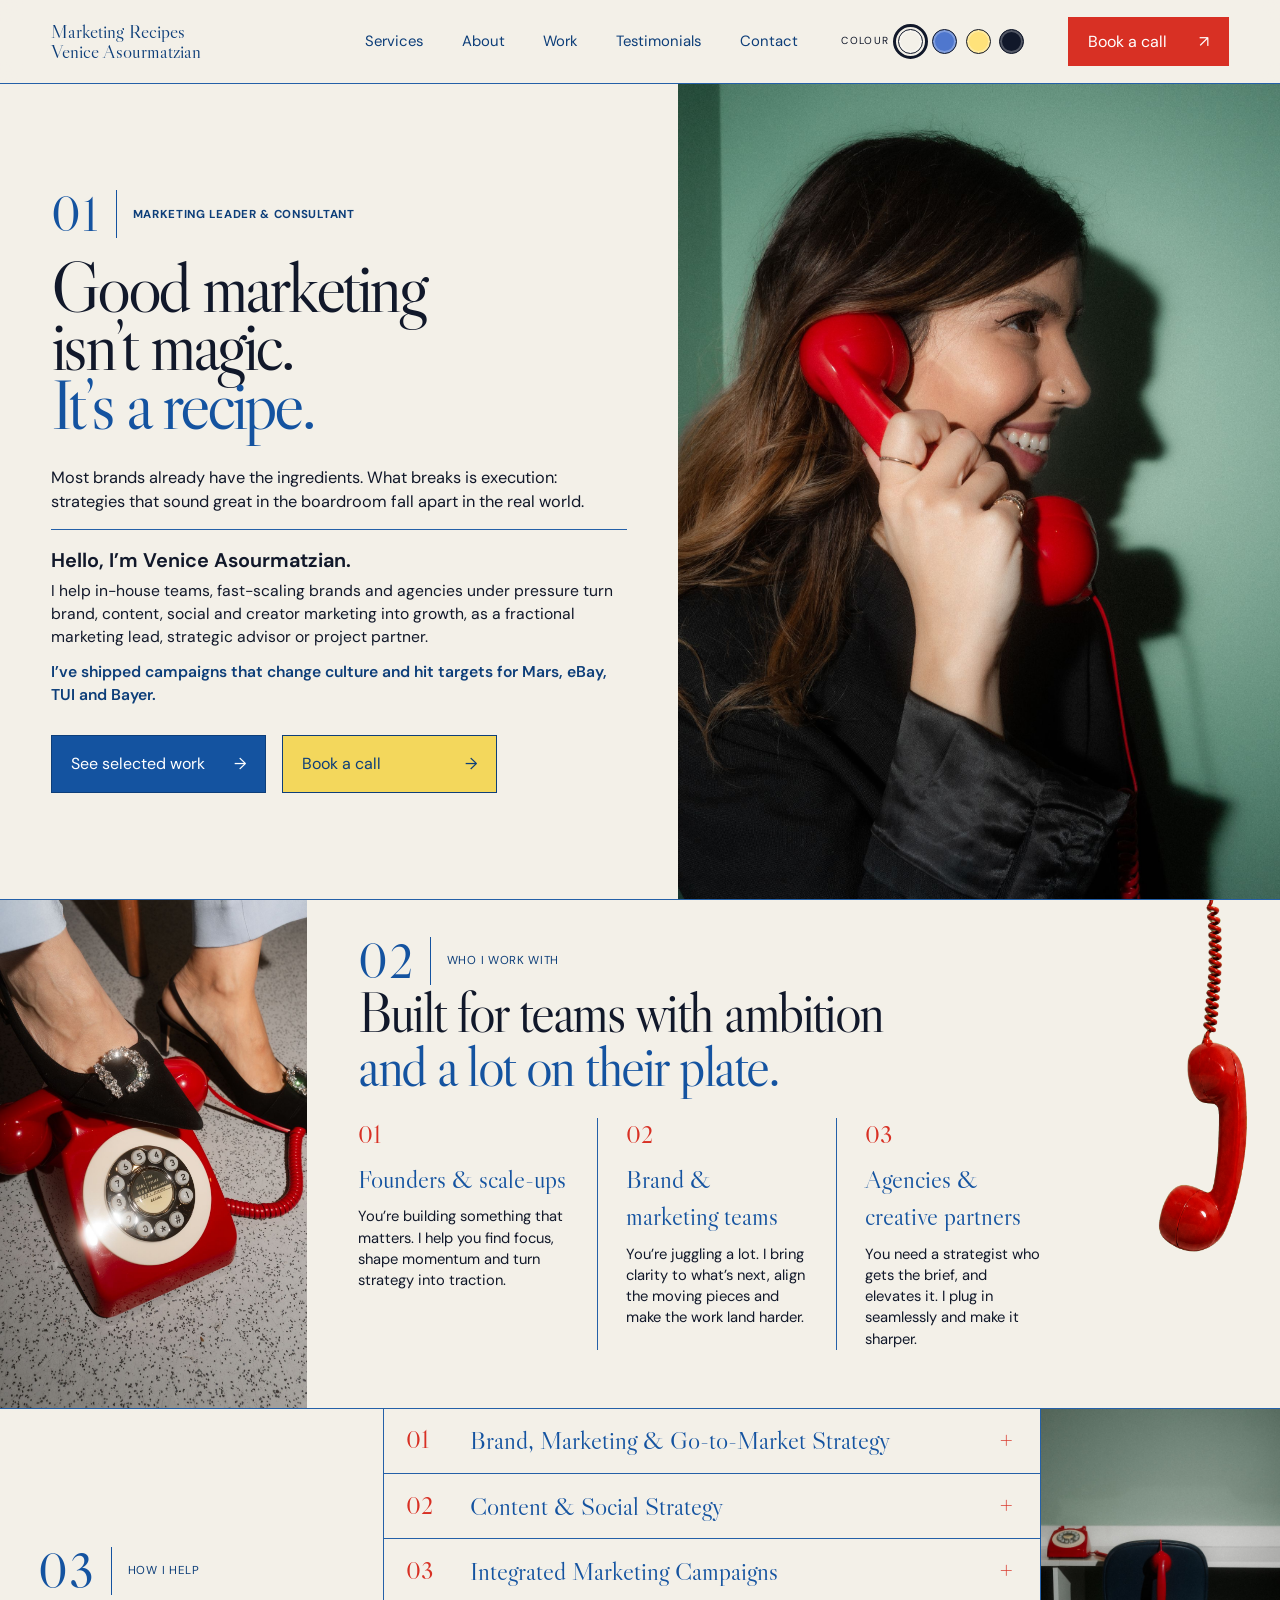
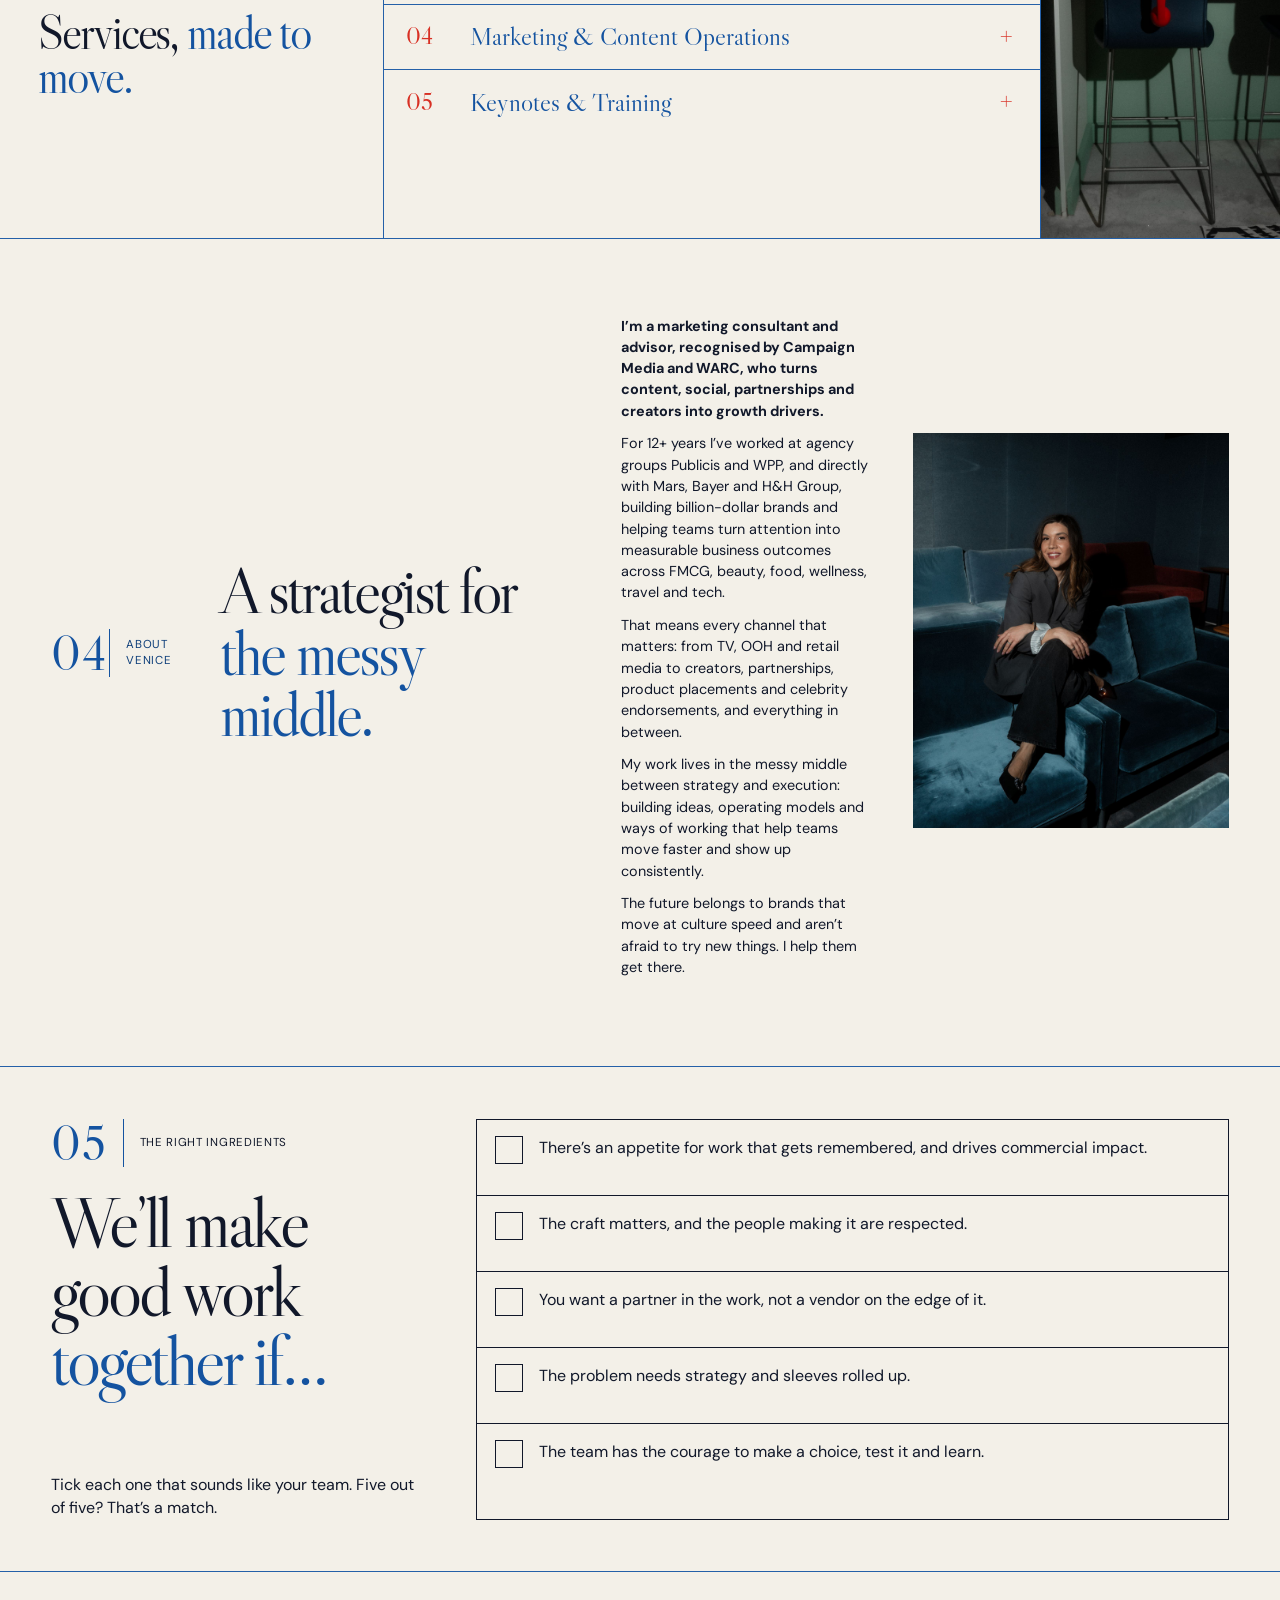
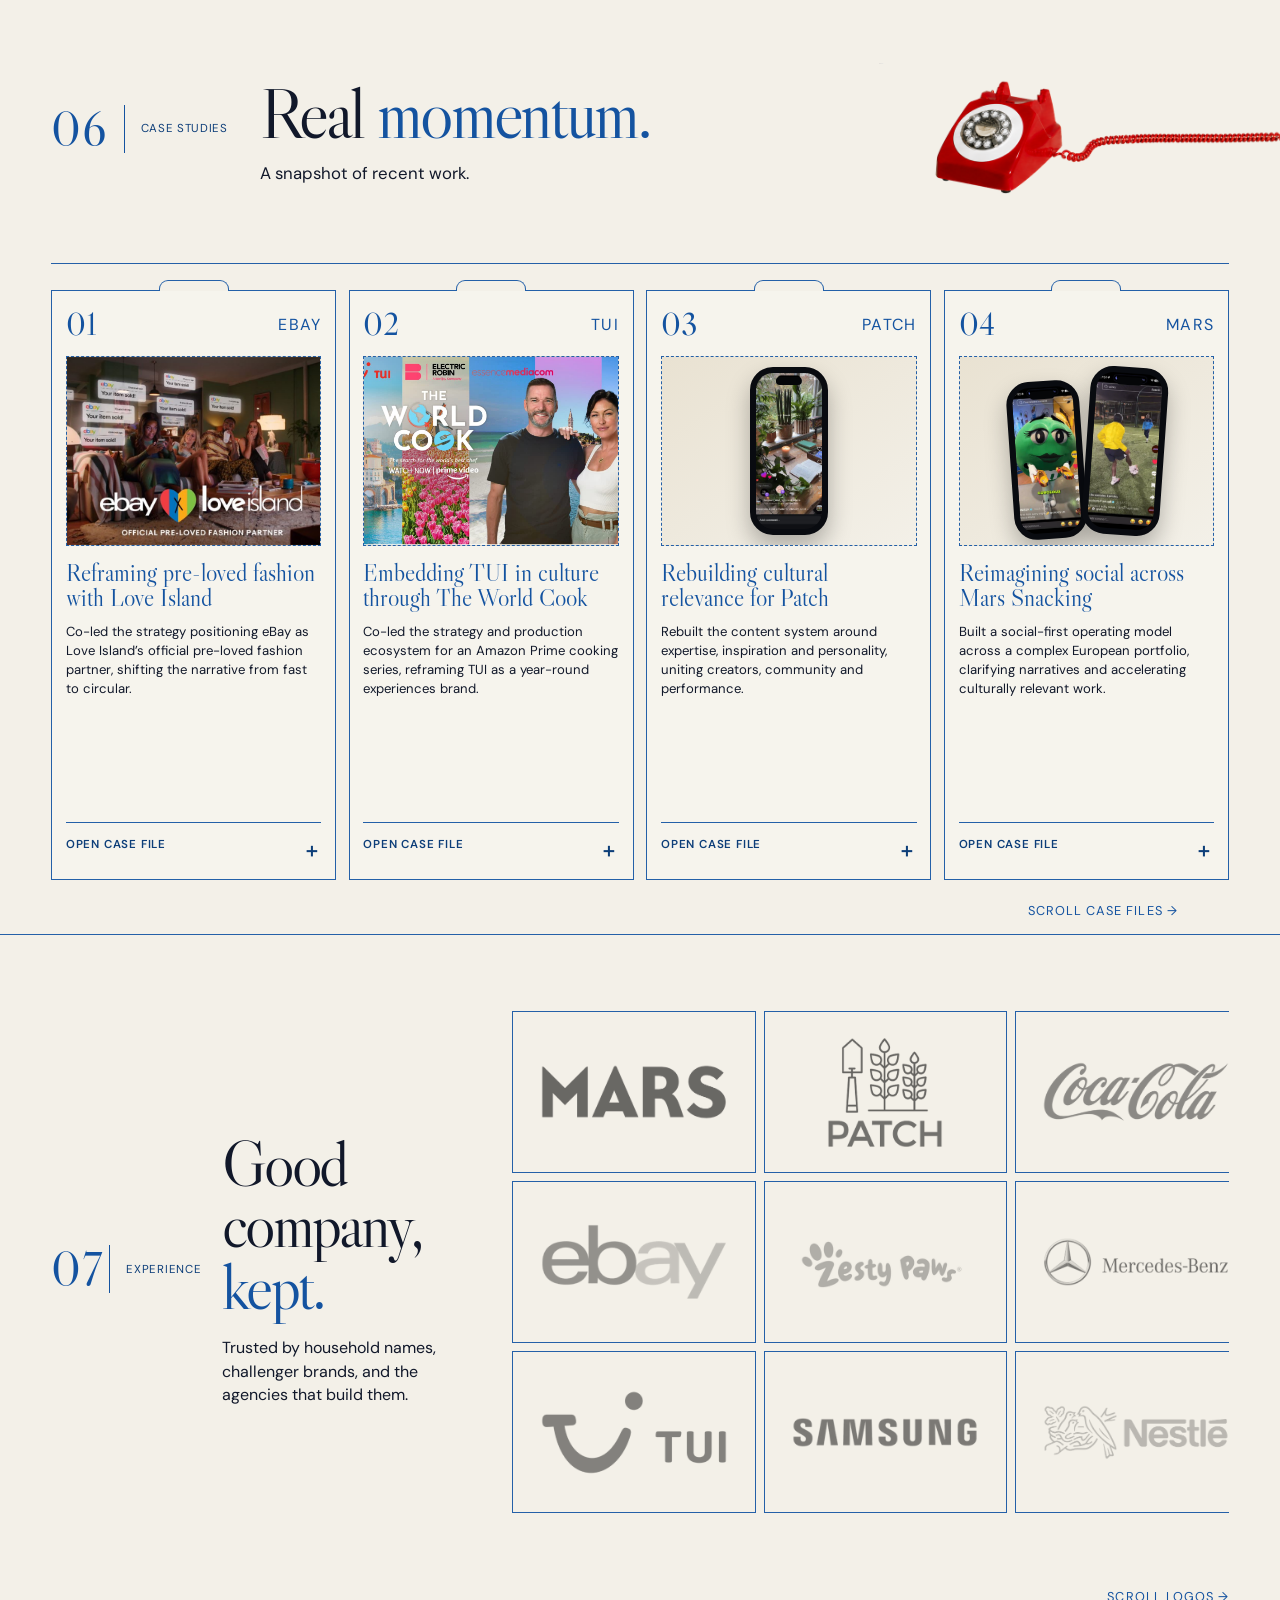
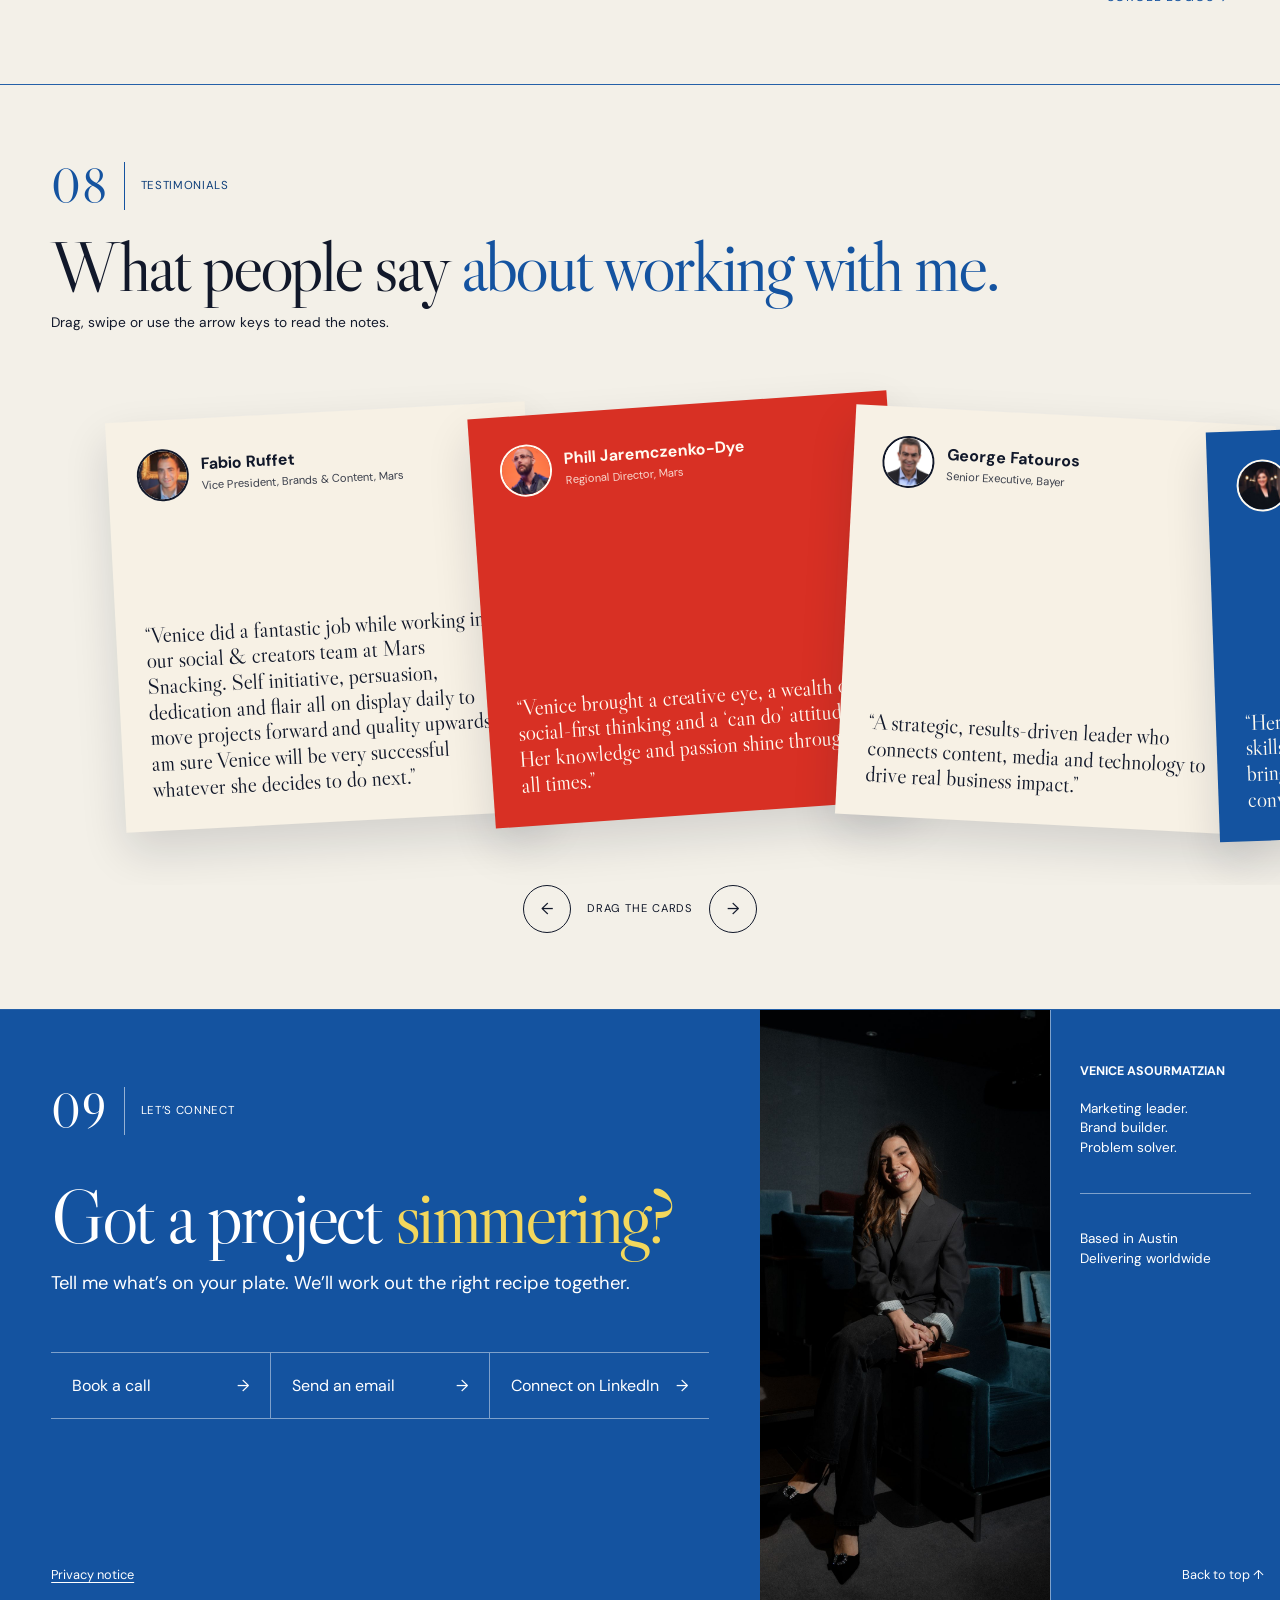
==== commit 501e1ab5: "Add files via upload" ====
--- a/index.html
+++ b/index.html
@@ -172,8 +172,8 @@
   <link rel="preconnect" href="https://fonts.googleapis.com">
   <link rel="preconnect" href="https://fonts.gstatic.com" crossorigin>
   <link href="https://fonts.googleapis.com/css2?family=DM+Sans:wght@400;500;600&amp;family=Libre+Caslon+Display&amp;display=swap" rel="stylesheet">
-  <link rel="stylesheet" href="styles.css?v=15">
-  <script defer src="script.js?v=15"></script>
+  <link rel="stylesheet" href="styles.css?v=16">
+  <script defer src="script.js?v=16"></script>
 </head>
 <body>
   <a class="skip-link" href="#main">Skip to main content</a>
@@ -184,7 +184,7 @@
     </a>
     <button class="menu-toggle" type="button" aria-expanded="false" aria-controls="site-nav"><span></span><span></span><span class="sr-only">Open menu</span></button>
     <nav id="site-nav" class="site-nav" aria-label="Primary">
-      <a href="#about">About</a><a href="#services">Services</a><a href="#work">Work</a><a href="#testimonials">Testimonials</a><a href="#contact">Contact</a>
+      <a href="#services">Services</a><a href="#about">About</a><a href="#work">Work</a><a href="#testimonials">Testimonials</a><a href="#contact">Contact</a>
     </nav>
     <div class="colour-switcher" role="group" aria-label="Choose website colour">
       <span>Colour</span>
@@ -214,27 +214,10 @@
       </figure>
     </section>
 
-    <section id="about" class="about section-shell" aria-labelledby="about-title">
-      <div class="section-marker"><span class="number">02</span><span>About Venice</span></div>
-      <div class="about-heading">
-        <h2 id="about-title">A strategist for<br><em><span class="zigzag-word">the messy middle.<svg class="zigzag-line" viewBox="0 0 420 26" aria-hidden="true"><path pathLength="1" d="M6 20 L44 6 L82 20 L120 6 L158 20 L196 6 L234 20 L272 6 L310 20 L348 6 L386 20 L414 9"/></svg></span></em></h2>
-      </div>
-      <div class="about-copy">
-        <p><strong>I’m a marketing consultant and advisor, recognised by Campaign Media and WARC, who turns content, social, partnerships and creators into growth drivers.</strong></p>
-        <p>For 12+ years I’ve worked at agency groups Publicis and WPP, and directly with Mars, Bayer and H&amp;H Group, building billion-dollar brands and helping teams turn attention into measurable business outcomes across FMCG, beauty, food, wellness, travel and tech.</p>
-        <p>That means every channel that matters: from TV, OOH and retail media to creators, partnerships, product placements and celebrity endorsements, and everything in between.</p>
-        <p>My work lives in the messy middle between strategy and execution: building ideas, operating models and ways of working that help teams move faster and show up consistently.</p>
-        <p>The future belongs to brands that move at culture speed and aren’t afraid to try new things. I help them get there.</p>
-      </div>
-      <div class="about-portrait">
-        <img width="1600" height="2000" loading="lazy" decoding="async" src="venice-velvet.jpg" alt="Venice Asourmatzian seated in a cinema of blue velvet chairs">
-      </div>
-    </section>
-
     <section id="audience" class="audience section-shell" aria-labelledby="audience-title">
       <figure class="audience-photo audience-photo-left"><img width="1600" height="2000" loading="lazy" decoding="async" src="heels-phone.jpg" alt="Black heels resting on a red vintage telephone"></figure>
       <div class="audience-content">
-        <div class="section-marker compact"><span class="number">03</span><span>Who I work with</span></div>
+        <div class="section-marker compact"><span class="number">02</span><span>Who I work with</span></div>
         <h2 id="audience-title">Built for teams with ambition<br><em>and a lot on their plate.</em></h2>
         <div class="audience-grid">
           <article><span>01</span><h3>Founders &amp; scale-ups</h3><p>You’re building something that matters. I help you find focus, shape momentum and turn strategy into traction.</p></article>
@@ -247,7 +230,7 @@
 
     <section id="services" class="services section-shell" aria-labelledby="services-title">
       <div class="services-heading">
-        <div class="section-marker compact"><span class="number">04</span><span>How I help</span></div>
+        <div class="section-marker compact"><span class="number">03</span><span>How I help</span></div>
         <h2 id="services-title">Services, <em>made to <span class="moving-word">move.<svg class="move-circle" viewBox="0 0 220 92" aria-hidden="true"><path pathLength="1" d="M12 50C20 13 193 4 208 38C224 77 40 94 13 62C4 52 5 42 18 30"/></svg></span></em></h2>
       </div>
       <div class="service-list">
@@ -333,6 +316,23 @@
         </article>
       </div>
       <figure class="services-photo"><img width="1600" height="2000" loading="lazy" decoding="async" src="phone-chair.jpg" alt="A red telephone with its receiver hanging on a chair"></figure>
+    </section>
+
+    <section id="about" class="about section-shell" aria-labelledby="about-title">
+      <div class="section-marker"><span class="number">04</span><span>About Venice</span></div>
+      <div class="about-heading">
+        <h2 id="about-title">A strategist for<br><em><span class="zigzag-word">the messy middle.<svg class="zigzag-line" viewBox="0 0 420 26" aria-hidden="true"><path pathLength="1" d="M6 20 L44 6 L82 20 L120 6 L158 20 L196 6 L234 20 L272 6 L310 20 L348 6 L386 20 L414 9"/></svg></span></em></h2>
+      </div>
+      <div class="about-copy">
+        <p><strong>I’m a marketing consultant and advisor, recognised by Campaign Media and WARC, who turns content, social, partnerships and creators into growth drivers.</strong></p>
+        <p>For 12+ years I’ve worked at agency groups Publicis and WPP, and directly with Mars, Bayer and H&amp;H Group, building billion-dollar brands and helping teams turn attention into measurable business outcomes across FMCG, beauty, food, wellness, travel and tech.</p>
+        <p>That means every channel that matters: from TV, OOH and retail media to creators, partnerships, product placements and celebrity endorsements, and everything in between.</p>
+        <p>My work lives in the messy middle between strategy and execution: building ideas, operating models and ways of working that help teams move faster and show up consistently.</p>
+        <p>The future belongs to brands that move at culture speed and aren’t afraid to try new things. I help them get there.</p>
+      </div>
+      <div class="about-portrait">
+        <img width="1600" height="2000" loading="lazy" decoding="async" src="venice-velvet.jpg" alt="Venice Asourmatzian seated in a cinema of blue velvet chairs">
+      </div>
     </section>
 
     <section class="fit-strip section-shell" aria-labelledby="fit-title">
@@ -363,7 +363,7 @@
         <figure class="work-phone"><img width="900" height="294" loading="lazy" decoding="async" src="work-phone-final.png" alt="Red vintage telephone with its coiled cable"></figure>
       </div>
 
-      <div class="case-files" aria-label="Selected case studies">
+      <div class="case-files" role="region" tabindex="0" aria-label="Selected case studies. Scroll sideways to see more.">
         <article class="case-file">
           <div class="case-index">01 <span>eBay</span></div>
           <div class="case-media"><img width="750" height="500" loading="lazy" decoding="async" src="ebay-love-island.jpg" alt="eBay and Love Island pre-loved fashion partnership campaign"></div>
--- a/styles.css
+++ b/styles.css
@@ -705,3 +705,36 @@
   .site-nav{gap:.85rem}
   .site-nav a{font-size:.86rem}
 }
+
+/* Round 17 — mobile hero order, mobile case-study carousel */
+
+/* Mobile hero: headline and problem, then the photo, then the introduction and buttons */
+@media(max-width:800px){
+  .hero{padding:0!important}
+  .hero-copy{display:contents}
+  .hero-copy>*{margin-left:clamp(20px,5vw,42px)!important;margin-right:clamp(20px,5vw,42px)!important}
+  .ingredient-label{order:1;margin-top:3rem!important}
+  .hero h1{order:2}
+  .hero-problem{order:3;margin-bottom:2.2rem!important}
+  .hero-image{order:4;width:100%;height:clamp(380px,112vw,560px);min-height:0!important;margin:0}
+  .hero-image img{height:100%}
+  .hero-intro{order:5;border-top:0;padding-top:0;margin-top:2.2rem!important}
+  .hero-proof{order:6}
+  .hero-actions{order:7;margin-bottom:3rem!important}
+}
+
+/* Mobile case studies: swipeable carousel */
+@media(max-width:800px){
+  .case-files{
+    display:grid!important;grid-auto-flow:column!important;grid-template-columns:none!important;
+    grid-auto-columns:min(82vw,340px)!important;gap:.8rem!important;
+    overflow-x:auto!important;overflow-y:hidden;scroll-snap-type:x mandatory;overscroll-behavior-x:contain;
+    -webkit-overflow-scrolling:touch;scrollbar-width:none;
+    width:auto!important;margin-right:calc(clamp(20px,5vw,42px) * -1);
+    padding:1.6rem clamp(20px,5vw,42px) 1rem 0!important;scroll-padding-left:0
+  }
+  .case-files::-webkit-scrollbar{display:none}
+  .case-file{scroll-snap-align:start;min-height:0!important}
+  .case-scroll-hint{display:block!important;text-align:left;margin:0 0 2rem;padding-right:0}
+}
+@media(max-width:800px){.hero{min-height:0!important}}
